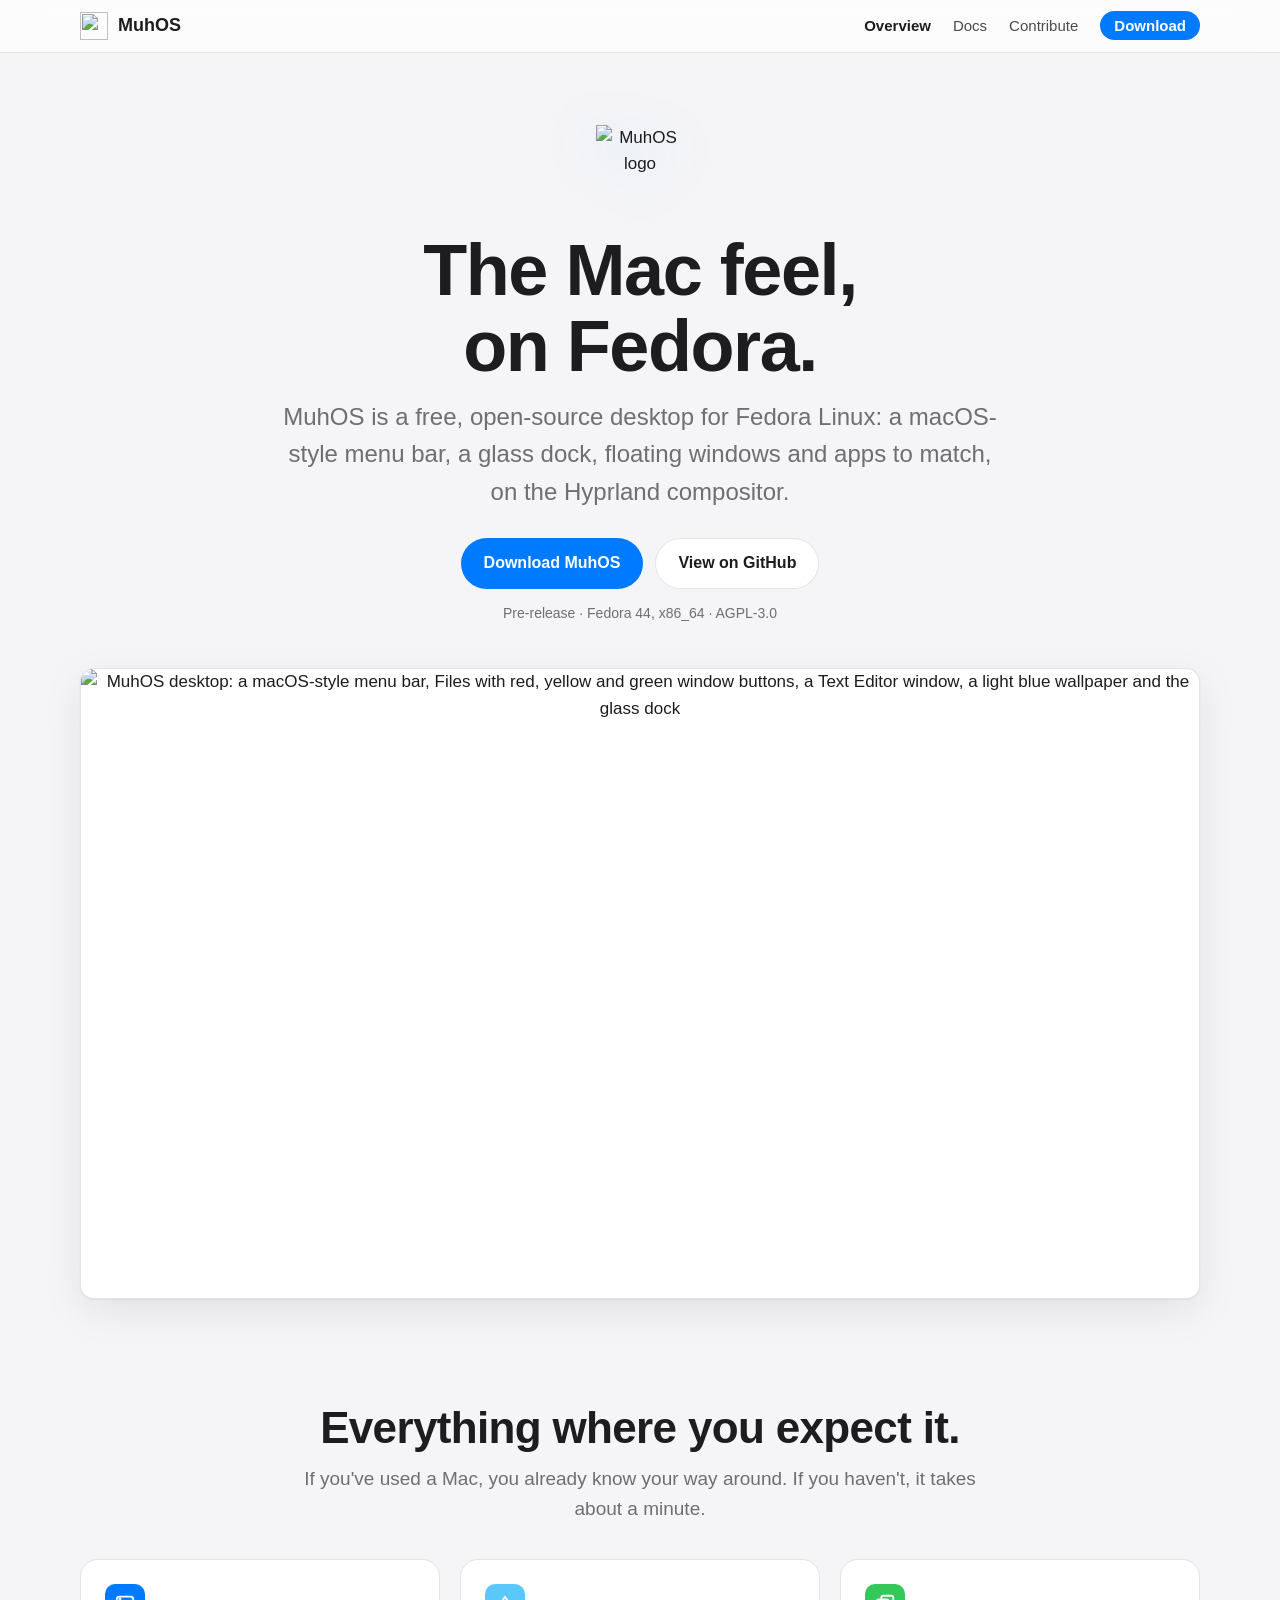
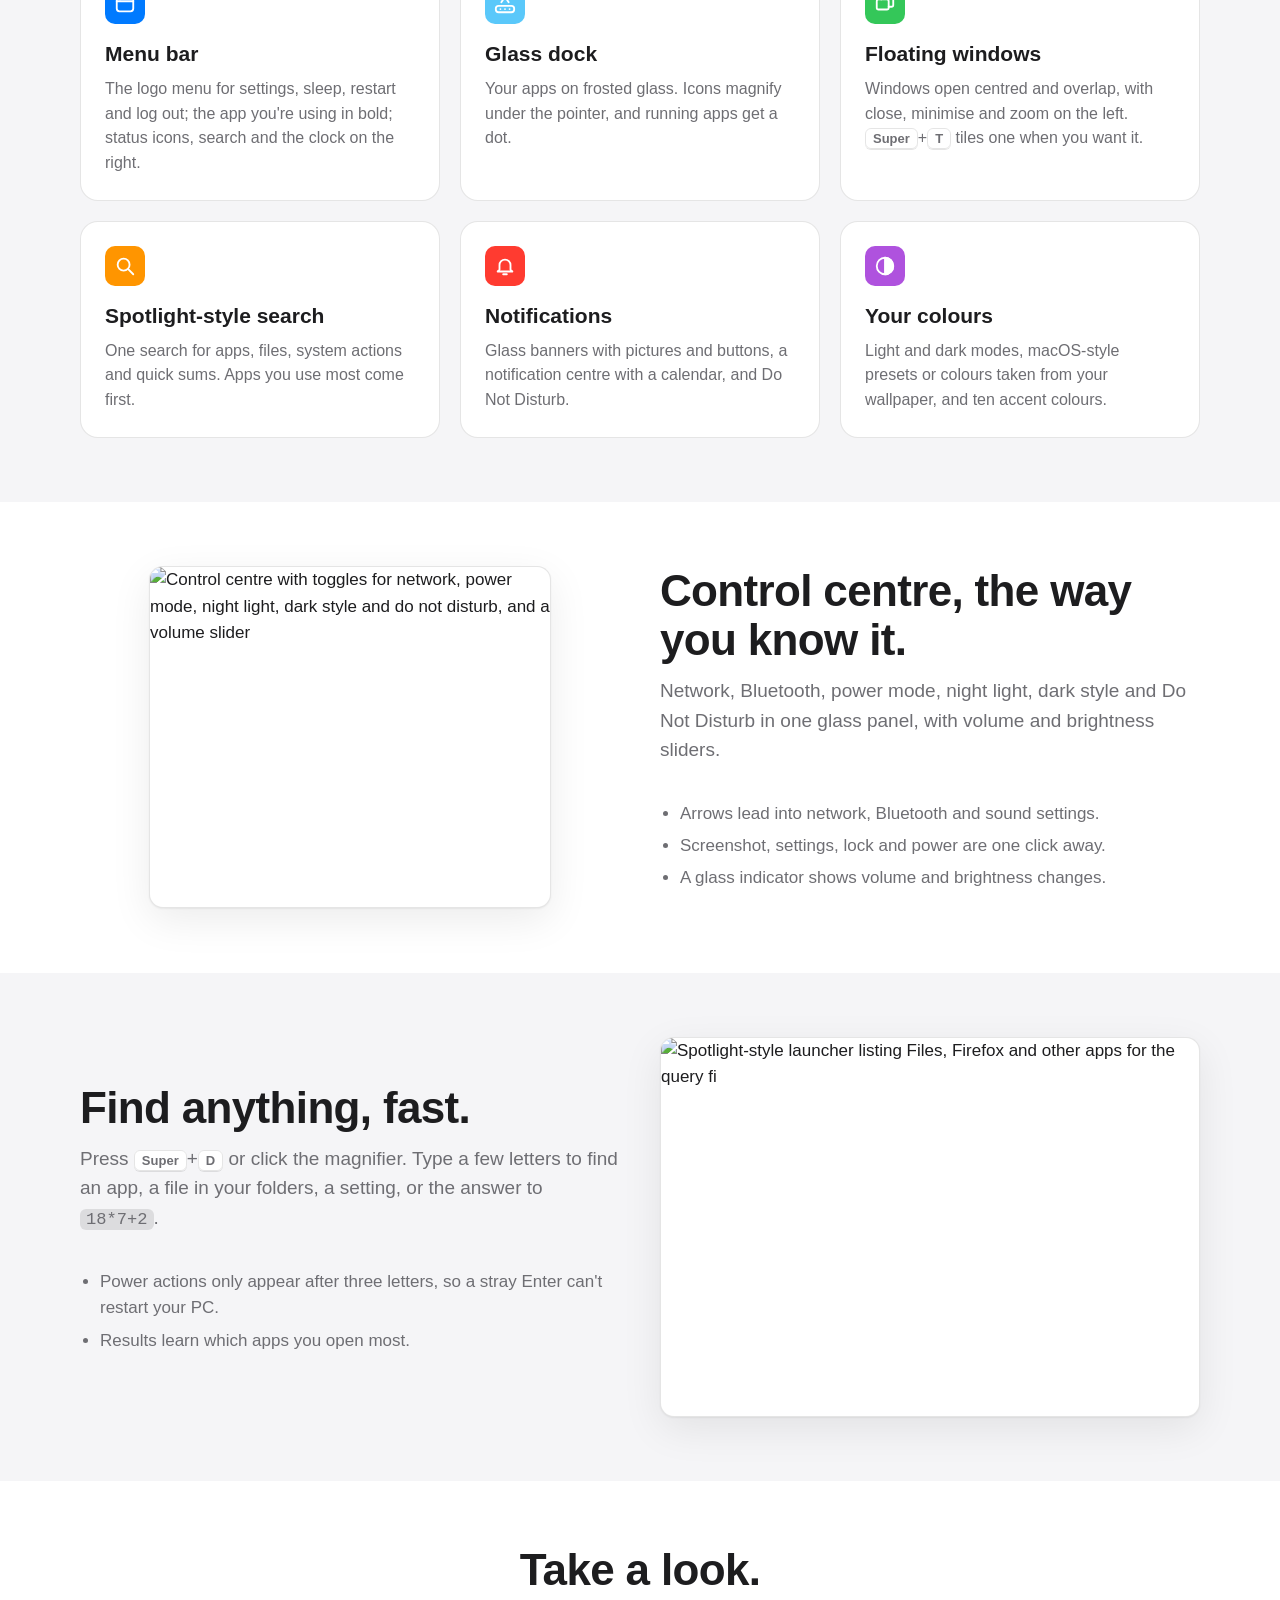
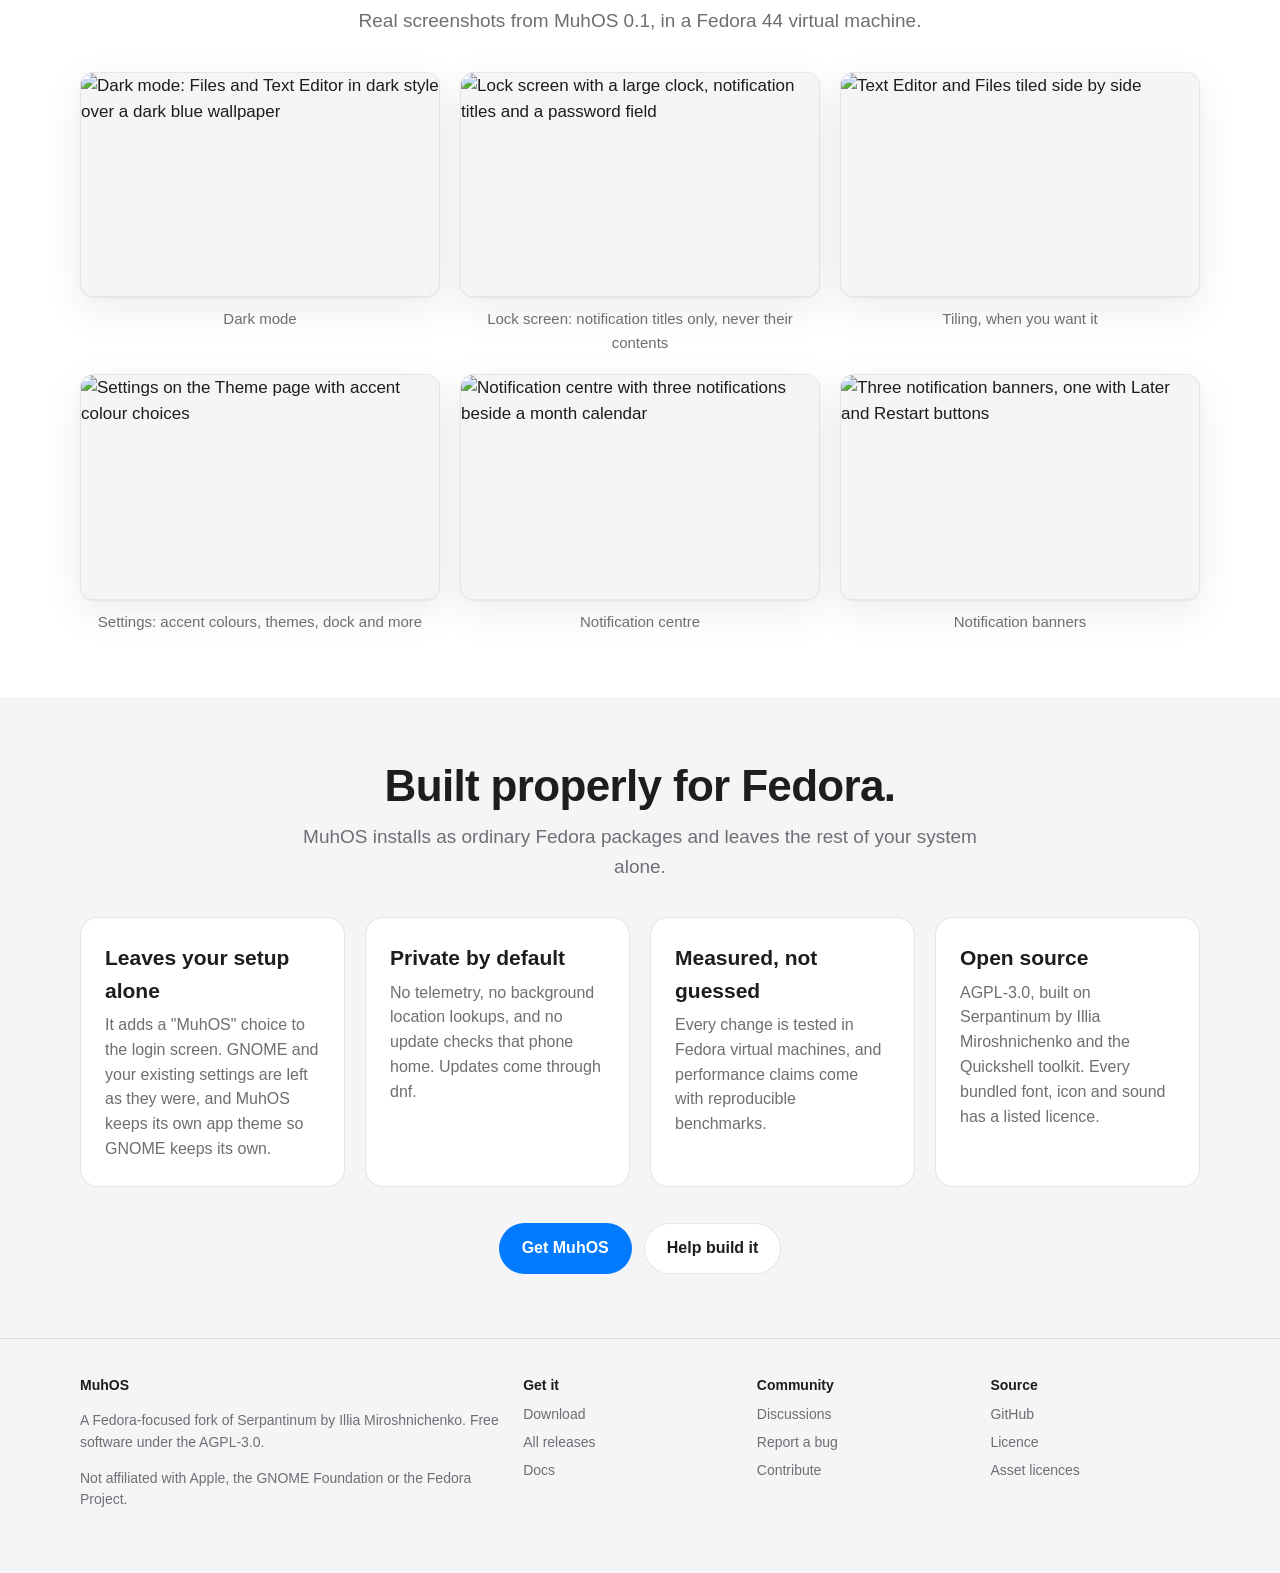
==== site/index.html @ 6f854463 "[fork] Website on GitHub Pages; contributing guide, issue forms, PR template site/ holds a static we" ====
<!doctype html>
<html lang="en">
<head>
  <meta charset="utf-8">
  <meta name="viewport" content="width=device-width, initial-scale=1">
  <title>MuhOS: a macOS-style desktop for Fedora</title>
  <meta name="description" content="MuhOS is a free, open-source desktop shell for Hyprland on Fedora, with a macOS-style menu bar, glass dock, floating windows and macOS-style apps.">
  <meta property="og:title" content="MuhOS: a macOS-style desktop for Fedora">
  <meta property="og:description" content="A free, open-source desktop shell for Hyprland on Fedora.">
  <meta property="og:image" content="https://alex-muhscience.github.io/MuhOS/screenshots/desktop-light.webp">
  <link rel="icon" href="muhos-tile.svg" type="image/svg+xml">
  <link rel="stylesheet" href="style.css">
</head>
<body>
  <nav class="nav" aria-label="Main">
    <div class="wrap">
      <a class="brand" href="./"><img src="muhos-tile.svg" alt=""><span>MuhOS</span></a>
      <ul>
        <li><a href="./" aria-current="page" class="hide-small">Overview</a></li>
        <li><a href="docs.html">Docs</a></li>
        <li><a href="contribute.html">Contribute</a></li>
        <li><a class="cta" href="download.html">Download</a></li>
      </ul>
    </div>
  </nav>

  <main>
    <header class="hero wrap">
      <img class="logo" src="muhos-tile.svg" alt="MuhOS logo">
      <h1>The Mac feel,<br>on Fedora.</h1>
      <p class="lead">MuhOS is a free, open-source desktop for Fedora Linux: a macOS-style menu bar, a glass dock, floating windows and apps to match, on the Hyprland compositor.</p>
      <div class="buttons">
        <a class="btn primary" href="download.html">Download MuhOS</a>
        <a class="btn secondary" href="https://github.com/Alex-Muhscience/MuhOS">View on GitHub</a>
      </div>
      <p class="note">Pre-release · Fedora 44, x86_64 · AGPL-3.0</p>
      <div class="shot">
        <img src="screenshots/desktop-light.webp" width="1920" height="1080" alt="MuhOS desktop: a macOS-style menu bar, Files with red, yellow and green window buttons, a Text Editor window, a light blue wallpaper and the glass dock">
      </div>
    </header>

    <section>
      <div class="wrap">
        <div class="center">
          <h2>Everything where you expect it.</h2>
          <p class="section-lead">If you've used a Mac, you already know your way around. If you haven't, it takes about a minute.</p>
        </div>
        <div class="grid three">
          <div class="card">
            <div class="icon" style="background:#007aff" aria-hidden="true"><svg viewBox="0 0 24 24"><rect x="3" y="4" width="18" height="16" rx="3"/><path d="M3 9h18"/><circle cx="6.5" cy="6.5" r=".6"/></svg></div>
            <h3>Menu bar</h3>
            <p>The logo menu for settings, sleep, restart and log out; the app you're using in bold; status icons, search and the clock on the right.</p>
          </div>
          <div class="card">
            <div class="icon" style="background:#5ac8fa" aria-hidden="true"><svg viewBox="0 0 24 24"><rect x="2" y="14" width="20" height="7" rx="3"/><path d="M7 17.5h.01M12 17.5h.01M17 17.5h.01"/><path d="M8 10l4-6 4 6"/></svg></div>
            <h3>Glass dock</h3>
            <p>Your apps on frosted glass. Icons magnify under the pointer, and running apps get a dot.</p>
          </div>
          <div class="card">
            <div class="icon" style="background:#34c759" aria-hidden="true"><svg viewBox="0 0 24 24"><rect x="3" y="7" width="13" height="11" rx="2"/><path d="M8 7V5a2 2 0 0 1 2-2h9a2 2 0 0 1 2 2v8a2 2 0 0 1-2 2h-3"/></svg></div>
            <h3>Floating windows</h3>
            <p>Windows open centred and overlap, with close, minimise and zoom on the left. <kbd>Super</kbd>+<kbd>T</kbd> tiles one when you want it.</p>
          </div>
          <div class="card">
            <div class="icon" style="background:#ff9500" aria-hidden="true"><svg viewBox="0 0 24 24"><circle cx="10.5" cy="10.5" r="6.5"/><path d="M15.5 15.5L21 21"/></svg></div>
            <h3>Spotlight-style search</h3>
            <p>One search for apps, files, system actions and quick sums. Apps you use most come first.</p>
          </div>
          <div class="card">
            <div class="icon" style="background:#ff3b30" aria-hidden="true"><svg viewBox="0 0 24 24"><path d="M6 16V11a6 6 0 0 1 12 0v5l2 2H4z"/><path d="M10 21h4"/></svg></div>
            <h3>Notifications</h3>
            <p>Glass banners with pictures and buttons, a notification centre with a calendar, and Do Not Disturb.</p>
          </div>
          <div class="card">
            <div class="icon" style="background:#af52de" aria-hidden="true"><svg viewBox="0 0 24 24"><circle cx="12" cy="12" r="9"/><path d="M12 3a9 9 0 0 1 0 18z" fill="currentColor"/></svg></div>
            <h3>Your colours</h3>
            <p>Light and dark modes, macOS-style presets or colours taken from your wallpaper, and ten accent colours.</p>
          </div>
        </div>
      </div>
    </section>

    <section class="alt">
      <div class="wrap split">
        <div class="shot fit"><img src="screenshots/control-centre.webp" width="400" height="340" alt="Control centre with toggles for network, power mode, night light, dark style and do not disturb, and a volume slider" loading="lazy"></div>
        <div>
          <h2>Control centre, the way you know it.</h2>
          <p class="section-lead">Network, Bluetooth, power mode, night light, dark style and Do Not Disturb in one glass panel, with volume and brightness sliders.</p>
          <ul>
            <li>Arrows lead into network, Bluetooth and sound settings.</li>
            <li>Screenshot, settings, lock and power are one click away.</li>
            <li>A glass indicator shows volume and brightness changes.</li>
          </ul>
        </div>
      </div>
    </section>

    <section>
      <div class="wrap split reverse">
        <div class="shot"><img src="screenshots/launcher.webp" width="720" height="506" alt="Spotlight-style launcher listing Files, Firefox and other apps for the query fi" loading="lazy"></div>
        <div>
          <h2>Find anything, fast.</h2>
          <p class="section-lead">Press <kbd>Super</kbd>+<kbd>D</kbd> or click the magnifier. Type a few letters to find an app, a file in your folders, a setting, or the answer to <code>18*7+2</code>.</p>
          <ul>
            <li>Power actions only appear after three letters, so a stray Enter can't restart your PC.</li>
            <li>Results learn which apps you open most.</li>
          </ul>
        </div>
      </div>
    </section>

    <section class="alt">
      <div class="wrap">
        <div class="center">
          <h2>Take a look.</h2>
          <p class="section-lead">Real screenshots from MuhOS 0.1, in a Fedora 44 virtual machine.</p>
        </div>
        <div class="gallery">
          <figure>
            <div class="shot"><img src="screenshots/desktop-dark.webp" width="1920" height="1080" alt="Dark mode: Files and Text Editor in dark style over a dark blue wallpaper" loading="lazy"></div>
            <figcaption>Dark mode</figcaption>
          </figure>
          <figure>
            <div class="shot"><img src="screenshots/lock-screen.webp" width="1920" height="1080" alt="Lock screen with a large clock, notification titles and a password field" loading="lazy"></div>
            <figcaption>Lock screen: notification titles only, never their contents</figcaption>
          </figure>
          <figure>
            <div class="shot"><img src="screenshots/tiling.webp" width="1920" height="1080" alt="Text Editor and Files tiled side by side" loading="lazy"></div>
            <figcaption>Tiling, when you want it</figcaption>
          </figure>
          <figure>
            <div class="shot"><img src="screenshots/settings.webp" width="1200" height="750" alt="Settings on the Theme page with accent colour choices" loading="lazy"></div>
            <figcaption>Settings: accent colours, themes, dock and more</figcaption>
          </figure>
          <figure>
            <div class="shot"><img src="screenshots/notification-centre.webp" width="780" height="506" alt="Notification centre with three notifications beside a month calendar" loading="lazy"></div>
            <figcaption>Notification centre</figcaption>
          </figure>
          <figure>
            <div class="shot"><img src="screenshots/notifications.webp" width="408" height="332" alt="Three notification banners, one with Later and Restart buttons" loading="lazy"></div>
            <figcaption>Notification banners</figcaption>
          </figure>
        </div>
      </div>
    </section>

    <section>
      <div class="wrap">
        <div class="center">
          <h2>Built properly for Fedora.</h2>
          <p class="section-lead">MuhOS installs as ordinary Fedora packages and leaves the rest of your system alone.</p>
        </div>
        <div class="grid">
          <div class="card">
            <h3>Leaves your setup alone</h3>
            <p>It adds a "MuhOS" choice to the login screen. GNOME and your existing settings are left as they were, and MuhOS keeps its own app theme so GNOME keeps its own.</p>
          </div>
          <div class="card">
            <h3>Private by default</h3>
            <p>No telemetry, no background location lookups, and no update checks that phone home. Updates come through dnf.</p>
          </div>
          <div class="card">
            <h3>Measured, not guessed</h3>
            <p>Every change is tested in Fedora virtual machines, and performance claims come with reproducible benchmarks.</p>
          </div>
          <div class="card">
            <h3>Open source</h3>
            <p>AGPL-3.0, built on Serpantinum by Illia Miroshnichenko and the Quickshell toolkit. Every bundled font, icon and sound has a listed licence.</p>
          </div>
        </div>
        <div class="buttons" style="margin-top:36px">
          <a class="btn primary" href="download.html">Get MuhOS</a>
          <a class="btn secondary" href="contribute.html">Help build it</a>
        </div>
      </div>
    </section>
  </main>

  <footer>
    <div class="wrap">
      <div>
        <h4>MuhOS</h4>
        <p>A Fedora-focused fork of <a href="https://github.com/ilyamiro/serpantinum">Serpantinum</a> by Illia Miroshnichenko. Free software under the AGPL-3.0.</p>
        <p>Not affiliated with Apple, the GNOME Foundation or the Fedora Project.</p>
      </div>
      <div>
        <h4>Get it</h4>
        <ul>
          <li><a href="download.html">Download</a></li>
          <li><a href="https://github.com/Alex-Muhscience/MuhOS/releases">All releases</a></li>
          <li><a href="docs.html">Docs</a></li>
        </ul>
      </div>
      <div>
        <h4>Community</h4>
        <ul>
          <li><a href="https://github.com/Alex-Muhscience/MuhOS/discussions">Discussions</a></li>
          <li><a href="https://github.com/Alex-Muhscience/MuhOS/issues">Report a bug</a></li>
          <li><a href="contribute.html">Contribute</a></li>
        </ul>
      </div>
      <div>
        <h4>Source</h4>
        <ul>
          <li><a href="https://github.com/Alex-Muhscience/MuhOS">GitHub</a></li>
          <li><a href="https://github.com/Alex-Muhscience/MuhOS/blob/main/LICENSE.md">Licence</a></li>
          <li><a href="https://github.com/Alex-Muhscience/MuhOS/blob/main/ASSETS.md">Asset licences</a></li>
        </ul>
      </div>
    </div>
  </footer>
  <script src="main.js" defer></script>
</body>
</html>
---- site/style.css ----
/* SPDX-License-Identifier: AGPL-3.0-or-later */
/* MuhOS website. No external fonts, scripts or trackers. */

:root {
  --bg: #f5f5f7;
  --bg-raised: #ffffff;
  --glass: rgba(255, 255, 255, 0.72);
  --text: #1d1d1f;
  --text-dim: #6e6e73;
  --line: rgba(0, 0, 0, 0.1);
  --accent: #007aff;
  --accent-text: #ffffff;
  --code-bg: #1d1d1f;
  --code-text: #f5f5f7;
  --shadow: 0 1px 2px rgba(0, 0, 0, 0.06), 0 12px 40px rgba(0, 0, 0, 0.08);
  --radius: 18px;
  --font: Inter, "SF Pro Text", -apple-system, BlinkMacSystemFont, "Segoe UI", "Adwaita Sans", Cantarell, Roboto, sans-serif;
  --mono: "SF Mono", ui-monospace, "JetBrains Mono", "Adwaita Mono", Menlo, Consolas, monospace;
  color-scheme: light;
}

@media (prefers-color-scheme: dark) {
  :root {
    --bg: #000000;
    --bg-raised: #1c1c1e;
    --glass: rgba(28, 28, 30, 0.72);
    --text: #f5f5f7;
    --text-dim: #a1a1a6;
    --line: rgba(255, 255, 255, 0.12);
    --accent: #0a84ff;
    --code-bg: #1c1c1e;
    --shadow: 0 1px 2px rgba(0, 0, 0, 0.4), 0 12px 40px rgba(0, 0, 0, 0.5);
    color-scheme: dark;
  }
}

* { box-sizing: border-box; }

html { scroll-behavior: smooth; }
@media (prefers-reduced-motion: reduce) { html { scroll-behavior: auto; } }

body {
  margin: 0;
  background: var(--bg);
  color: var(--text);
  font-family: var(--font);
  font-size: 17px;
  line-height: 1.55;
  -webkit-font-smoothing: antialiased;
}

img { max-width: 100%; height: auto; display: block; }
a { color: var(--accent); text-decoration: none; }
a:hover { text-decoration: underline; }
:focus-visible { outline: 3px solid var(--accent); outline-offset: 2px; border-radius: 6px; }

.wrap { width: min(1120px, 100% - 32px); margin-inline: auto; }
.narrow { width: min(760px, 100% - 32px); margin-inline: auto; }

/* Navigation: a translucent bar, like the MuhOS menu bar. */
.nav {
  position: sticky;
  top: 0;
  z-index: 10;
  background: var(--glass);
  backdrop-filter: saturate(180%) blur(20px);
  -webkit-backdrop-filter: saturate(180%) blur(20px);
  border-bottom: 1px solid var(--line);
}
.nav .wrap { display: flex; align-items: center; gap: 20px; height: 52px; }
.brand { display: flex; align-items: center; gap: 10px; color: var(--text); font-weight: 700; font-size: 18px; }
.brand:hover { text-decoration: none; }
.brand img { width: 28px; height: 28px; }
.nav ul { display: flex; gap: 22px; list-style: none; margin: 0 0 0 auto; padding: 0; font-size: 15px; }
.nav li a { color: var(--text); opacity: 0.8; }
.nav li a:hover, .nav li a[aria-current="page"] { opacity: 1; text-decoration: none; }
.nav li a[aria-current="page"] { font-weight: 600; }
.nav .cta { padding: 6px 14px; border-radius: 999px; background: var(--accent); color: var(--accent-text); opacity: 1; font-weight: 600; }
@media (max-width: 640px) {
  .nav .wrap { gap: 12px; }
  .nav ul { gap: 14px; font-size: 14px; }
  .nav .hide-small { display: none; }
  .brand span { display: none; }
}

/* Hero */
.hero { text-align: center; padding: 72px 0 40px; }
.hero .logo { width: 88px; height: 88px; margin: 0 auto 20px; filter: drop-shadow(0 10px 24px rgba(0, 122, 255, 0.25)); }
.hero h1 { font-size: clamp(40px, 7vw, 72px); line-height: 1.05; letter-spacing: -0.02em; margin: 0 0 14px; }
.hero p.lead { font-size: clamp(19px, 2.4vw, 24px); color: var(--text-dim); max-width: 720px; margin: 0 auto 28px; }
.buttons { display: flex; gap: 12px; justify-content: center; flex-wrap: wrap; }
.btn {
  display: inline-flex; align-items: center; gap: 8px;
  padding: 12px 22px; border-radius: 999px; font-weight: 600; font-size: 16px;
  border: 1px solid transparent;
}
.btn:hover { text-decoration: none; filter: brightness(1.06); }
.btn.primary { background: var(--accent); color: var(--accent-text); }
.btn.secondary { background: var(--bg-raised); color: var(--text); border-color: var(--line); }
.note { color: var(--text-dim); font-size: 14px; margin-top: 14px; }

.shot {
  border-radius: 14px;
  overflow: hidden;
  box-shadow: var(--shadow);
  border: 1px solid var(--line);
  background: var(--bg-raised);
}
.hero .shot { margin: 44px auto 0; }
.shot.fit { width: fit-content; max-width: 100%; justify-self: center; }

/* Sections */
section { padding: 64px 0; }
section.alt { background: var(--bg-raised); }
h2 { font-size: clamp(30px, 4.5vw, 44px); letter-spacing: -0.015em; line-height: 1.12; margin: 0 0 12px; }
h3 { font-size: 21px; margin: 0 0 6px; }
.section-lead { color: var(--text-dim); font-size: 19px; max-width: 680px; margin: 0 0 36px; }
.center { text-align: center; }
.center .section-lead { margin-inline: auto; }

.grid { display: grid; gap: 20px; grid-template-columns: repeat(auto-fit, minmax(250px, 1fr)); }
.card {
  background: var(--bg-raised);
  border: 1px solid var(--line);
  border-radius: var(--radius);
  padding: 24px;
}
section.alt .card { background: var(--bg); }
.card p { margin: 0; color: var(--text-dim); font-size: 16px; }
.card .icon {
  width: 40px; height: 40px; border-radius: 10px; margin-bottom: 14px;
  display: grid; place-items: center; color: #fff; font-size: 20px; font-weight: 700;
}
.card .icon svg { width: 22px; height: 22px; fill: none; stroke: currentColor; stroke-width: 2; stroke-linecap: round; stroke-linejoin: round; }
.grid.three { grid-template-columns: repeat(auto-fit, minmax(300px, 1fr)); }

.split { display: grid; gap: 40px; align-items: center; grid-template-columns: 1fr 1fr; }
.split.reverse > :first-child { order: 2; }
@media (max-width: 820px) {
  .split { grid-template-columns: 1fr; }
  .split.reverse > :first-child { order: 0; }
}
.split ul { padding-left: 20px; color: var(--text-dim); }
.split li { margin: 6px 0; }

.gallery { display: grid; gap: 20px; grid-template-columns: repeat(auto-fit, minmax(300px, 1fr)); }
.gallery figure { margin: 0; }
.gallery .shot img { width: 100%; aspect-ratio: 16 / 10; object-fit: contain; background: var(--bg); }
.gallery figcaption { color: var(--text-dim); font-size: 15px; margin-top: 10px; text-align: center; }

/* Download */
.release {
  display: flex; flex-wrap: wrap; align-items: center; justify-content: space-between; gap: 16px;
  background: var(--bg-raised); border: 1px solid var(--line); border-radius: var(--radius);
  padding: 24px; box-shadow: var(--shadow); margin-bottom: 36px;
}
.release .version { font-size: 24px; font-weight: 700; }
.release .meta { color: var(--text-dim); font-size: 15px; }
.badge { display: inline-block; font-size: 12px; font-weight: 700; padding: 2px 8px; border-radius: 999px; background: #ff9f0a; color: #1d1d1f; vertical-align: middle; margin-left: 6px; }
.files { list-style: none; padding: 0; margin: 12px 0 0; display: grid; gap: 6px; }
.files a { font-family: var(--mono); font-size: 14px; }
.files .size { color: var(--text-dim); font-size: 13px; margin-left: 8px; }

ol.steps { counter-reset: step; list-style: none; padding: 0; margin: 0; }
ol.steps > li { counter-increment: step; position: relative; padding-left: 52px; margin-bottom: 32px; }
ol.steps > li::before {
  content: counter(step);
  position: absolute; left: 0; top: 0;
  width: 34px; height: 34px; border-radius: 50%;
  background: var(--accent); color: var(--accent-text);
  display: grid; place-items: center; font-weight: 700;
}
ol.steps h3 { line-height: 34px; }

pre {
  position: relative;
  background: var(--code-bg); color: var(--code-text);
  border-radius: 12px; padding: 16px 18px; margin: 12px 0;
  overflow-x: auto; font-family: var(--mono); font-size: 14px; line-height: 1.6;
}
pre .comment { color: #8e8e93; }
code { font-family: var(--mono); font-size: 0.9em; }
:not(pre) > code { background: var(--line); padding: 1px 6px; border-radius: 6px; }
.copy {
  position: absolute; top: 8px; right: 8px;
  font: 600 12px var(--font); color: var(--code-text);
  background: rgba(255, 255, 255, 0.12); border: 0; border-radius: 6px; padding: 4px 10px; cursor: pointer;
}
.copy:hover { background: rgba(255, 255, 255, 0.22); }

table { width: 100%; border-collapse: collapse; font-size: 15px; }
th, td { text-align: left; padding: 10px 12px; border-bottom: 1px solid var(--line); vertical-align: top; }
th { color: var(--text-dim); font-weight: 600; }
.table-wrap { overflow-x: auto; }
kbd {
  font-family: var(--font); font-size: 13px; font-weight: 600;
  padding: 2px 7px; border-radius: 6px; border: 1px solid var(--line);
  background: var(--bg-raised); box-shadow: 0 1px 0 var(--line);
}

details { border-bottom: 1px solid var(--line); padding: 14px 0; }
details summary { cursor: pointer; font-weight: 600; }
details p, details pre { margin-top: 10px; }
details p { color: var(--text-dim); }

.callout {
  border-left: 4px solid var(--accent);
  background: var(--bg-raised);
  border-radius: 0 12px 12px 0;
  padding: 14px 18px; margin: 20px 0; color: var(--text-dim);
}

/* Footer */
footer { border-top: 1px solid var(--line); padding: 36px 0 48px; color: var(--text-dim); font-size: 14px; }
footer .wrap { display: grid; gap: 24px; grid-template-columns: 2fr 1fr 1fr 1fr; }
footer h4 { color: var(--text); margin: 0 0 8px; font-size: 14px; }
footer ul { list-style: none; padding: 0; margin: 0; display: grid; gap: 6px; }
footer a { color: var(--text-dim); }
@media (max-width: 720px) { footer .wrap { grid-template-columns: 1fr 1fr; } }
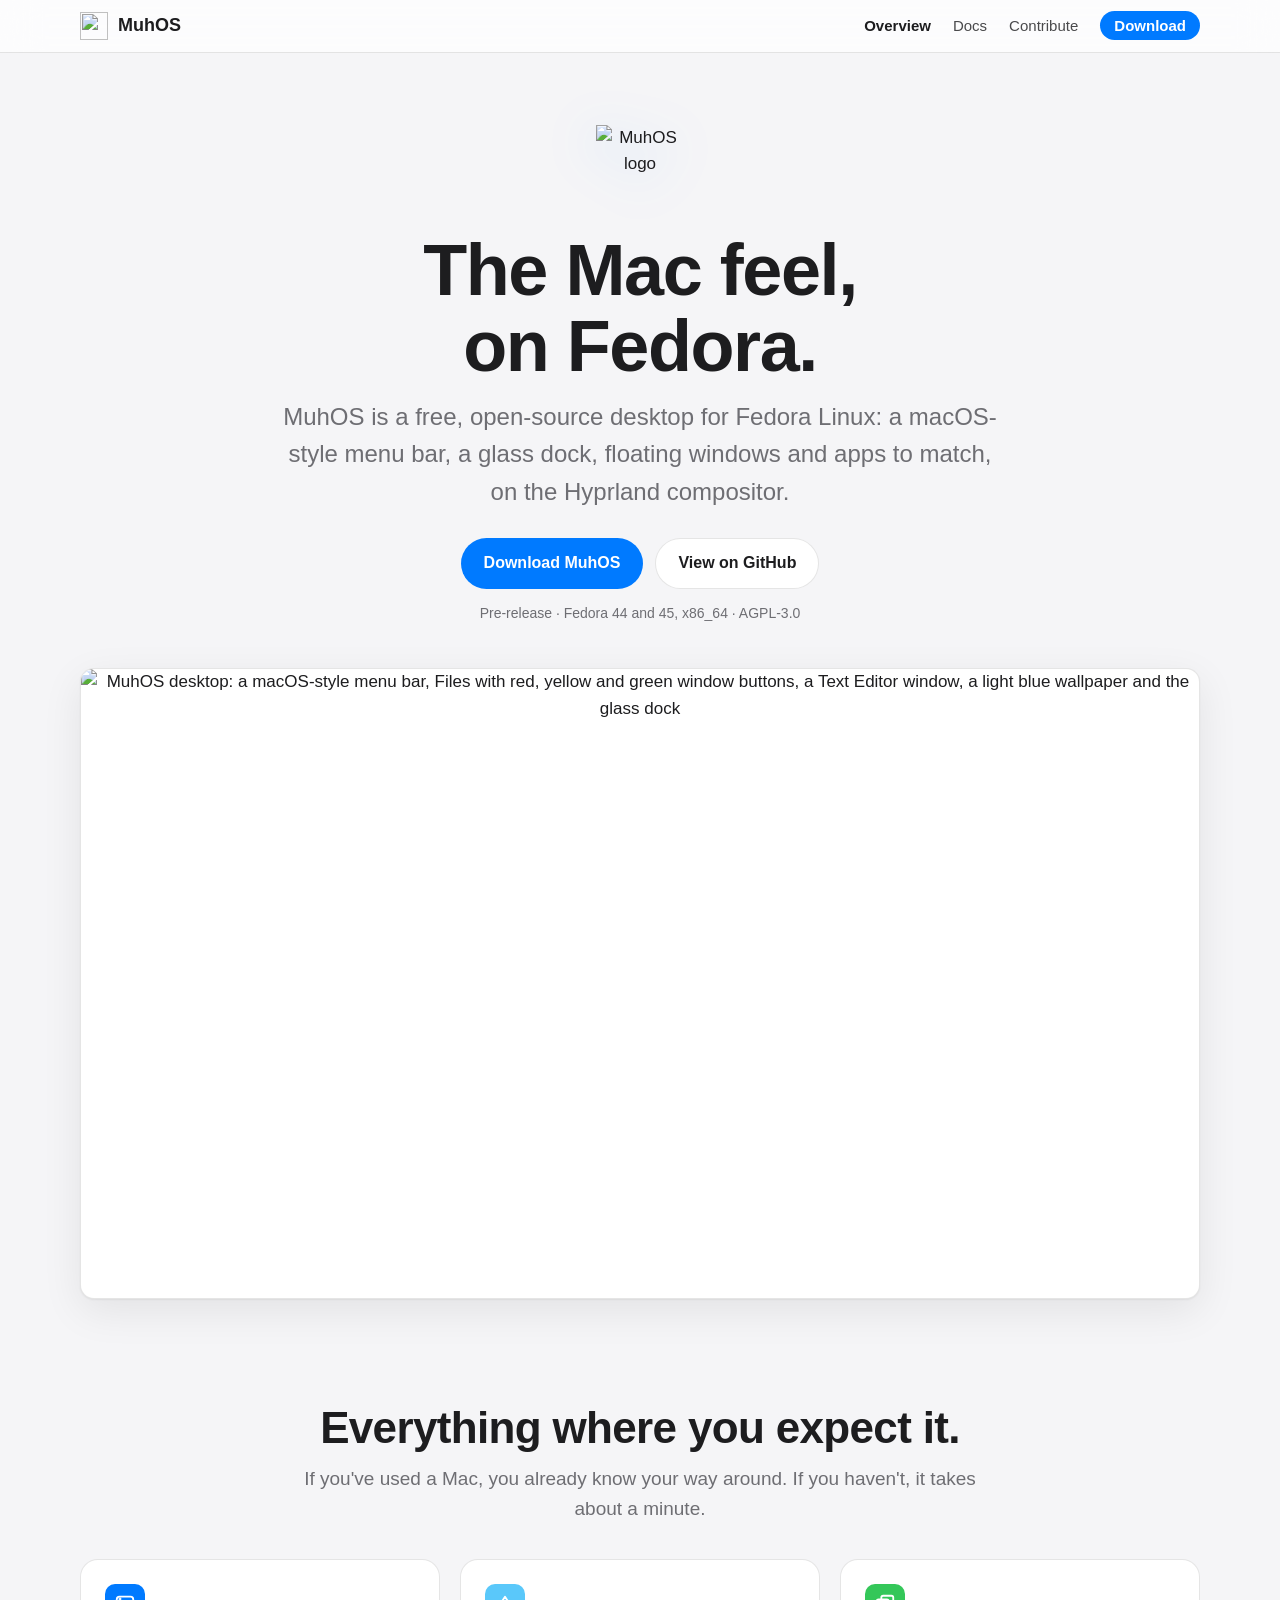
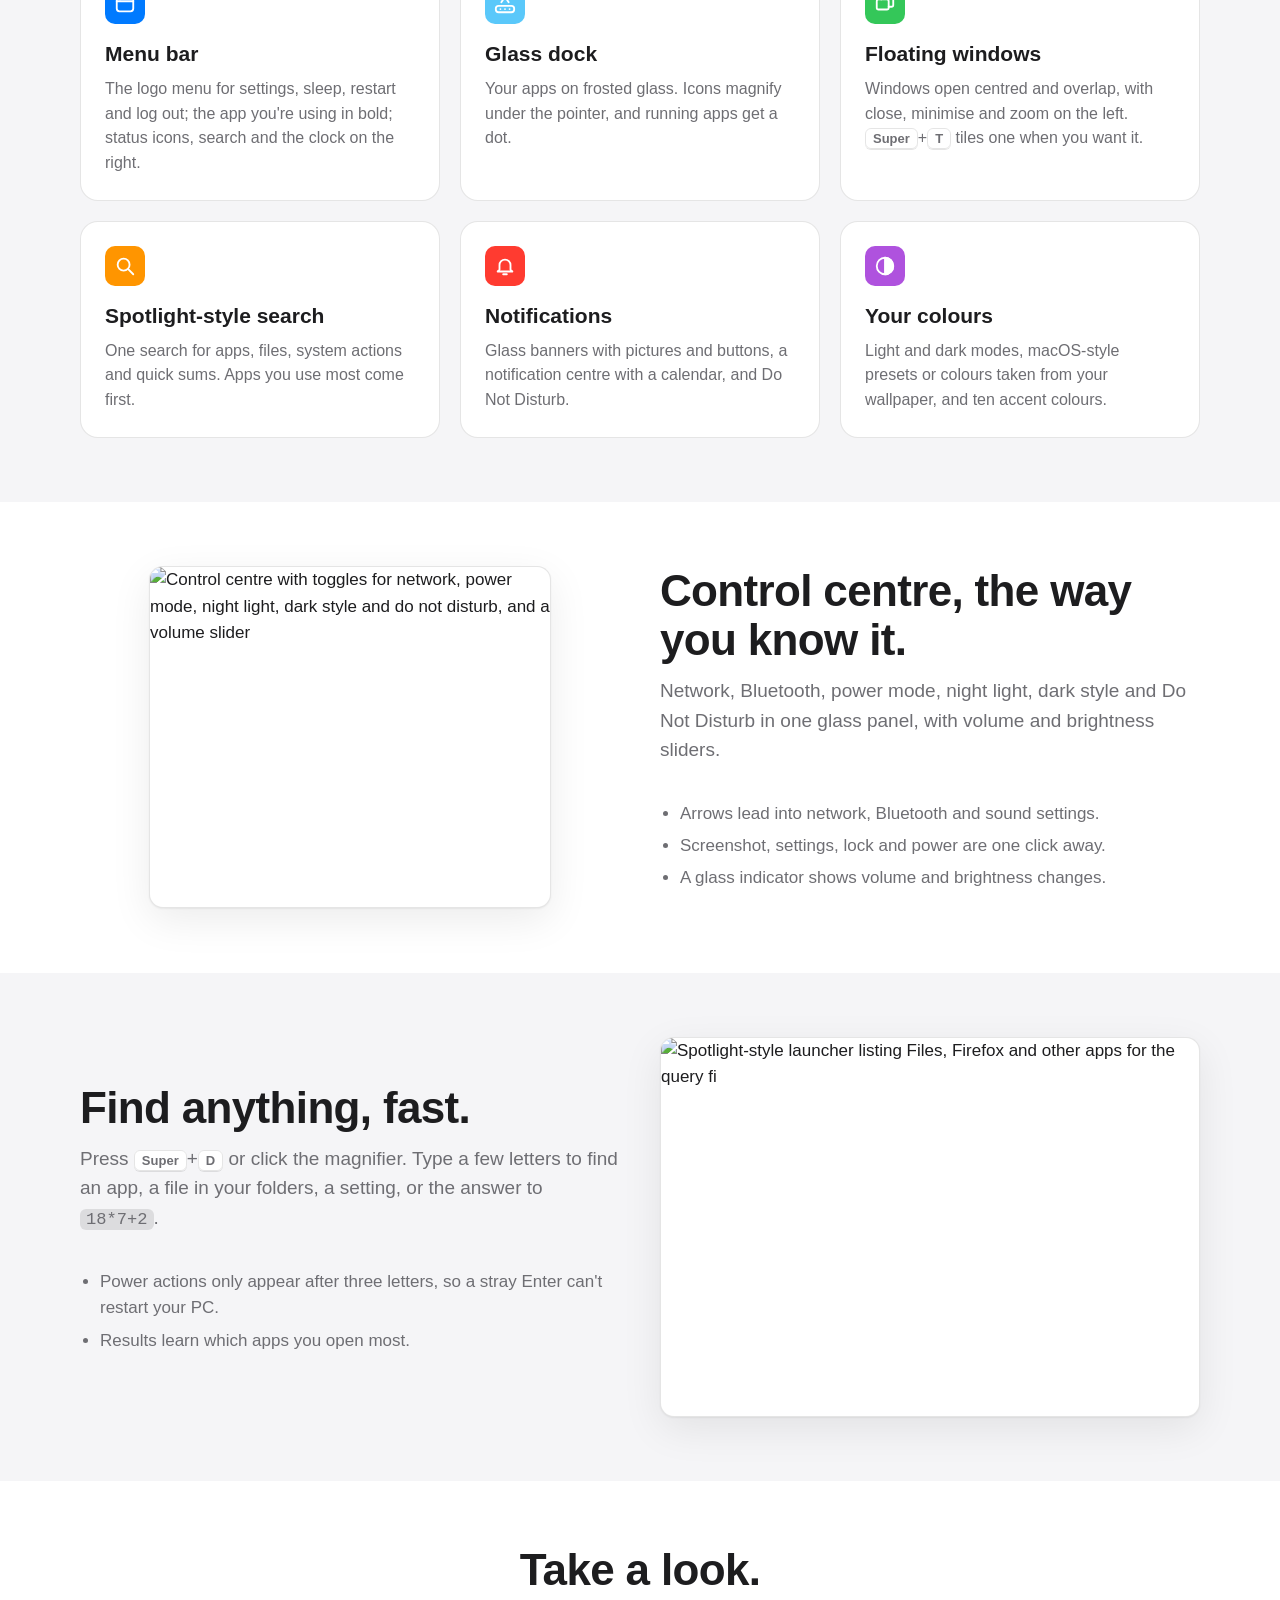
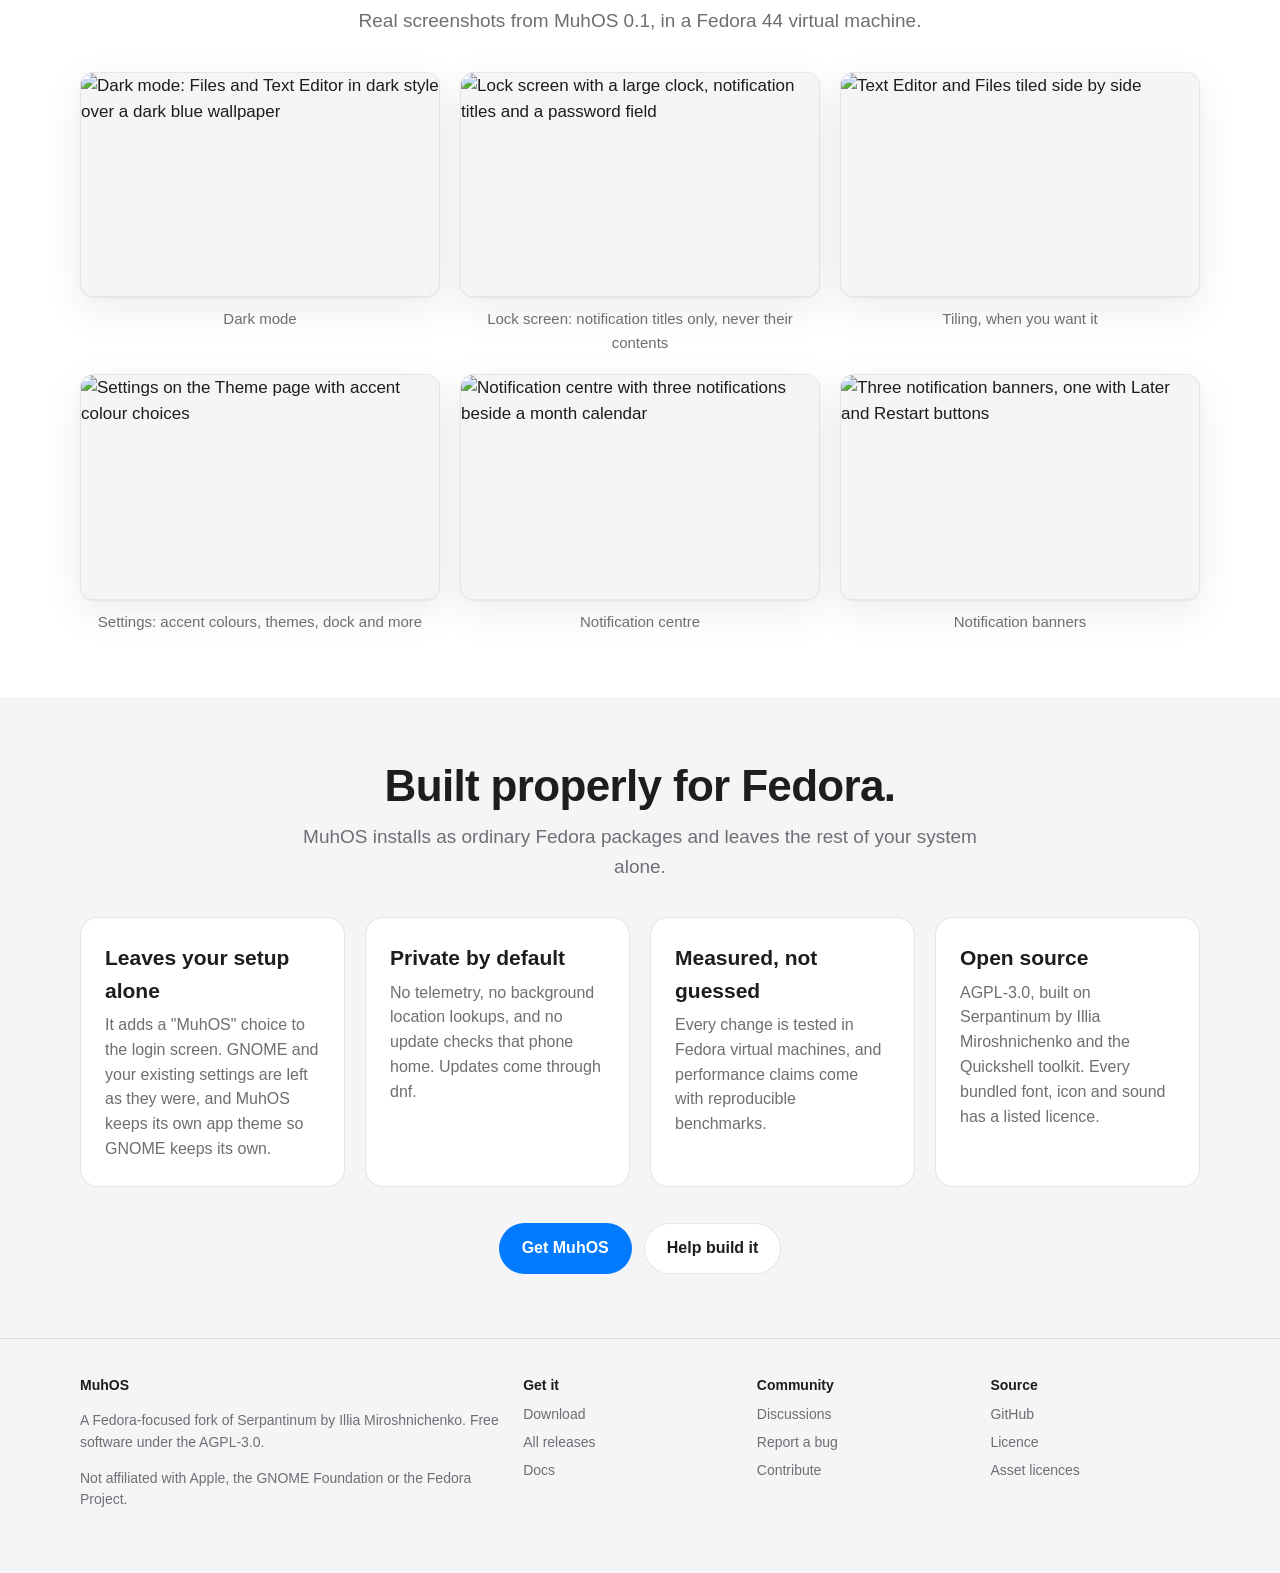
==== commit 6c6a4746: "[fork] Docs: Fedora 44 and 45, Hyprland 0.56 or newer (tested with 0.57.2)" ====
--- a/site/index.html
+++ b/site/index.html
@@ -33,7 +33,7 @@
         <a class="btn primary" href="download.html">Download MuhOS</a>
         <a class="btn secondary" href="https://github.com/Alex-Muhscience/MuhOS">View on GitHub</a>
       </div>
-      <p class="note">Pre-release · Fedora 44, x86_64 · AGPL-3.0</p>
+      <p class="note">Pre-release · Fedora 44 and 45, x86_64 · AGPL-3.0</p>
       <div class="shot">
         <img src="screenshots/desktop-light.webp" width="1920" height="1080" alt="MuhOS desktop: a macOS-style menu bar, Files with red, yellow and green window buttons, a Text Editor window, a light blue wallpaper and the glass dock">
       </div>
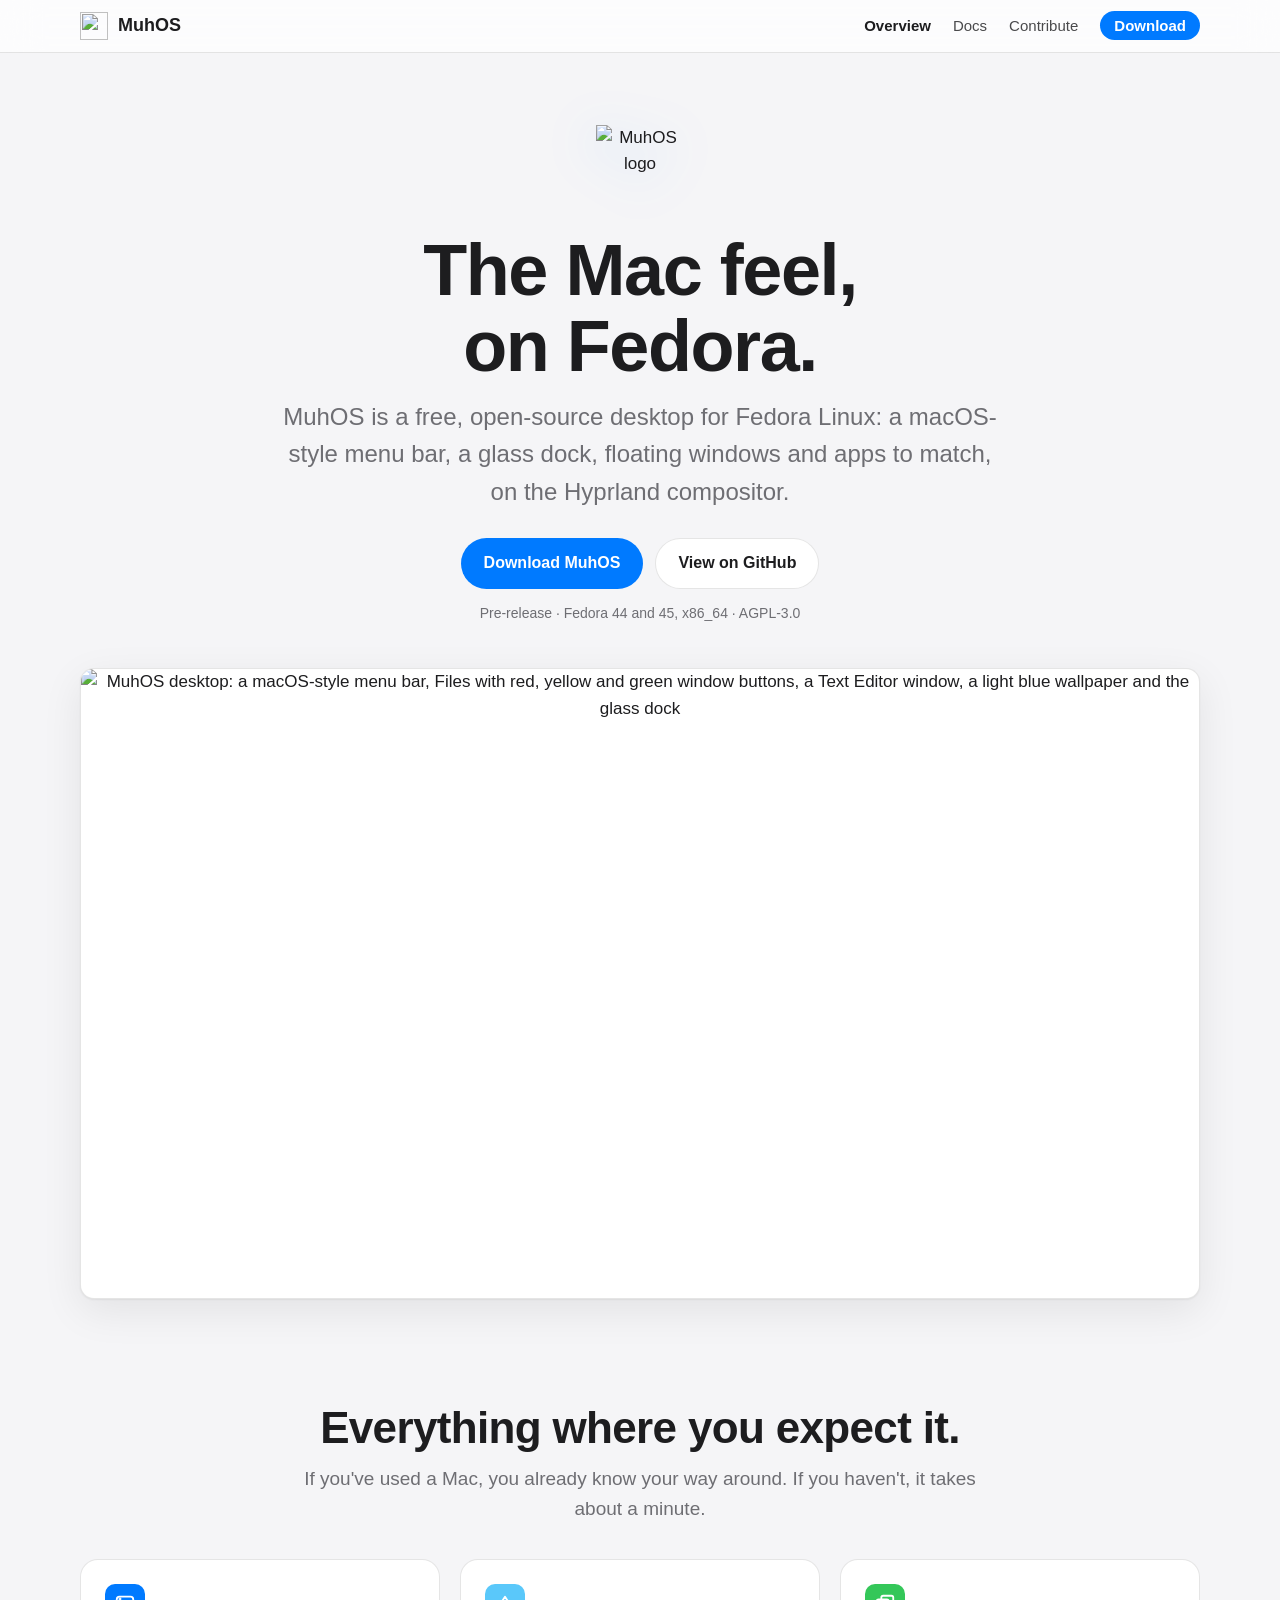
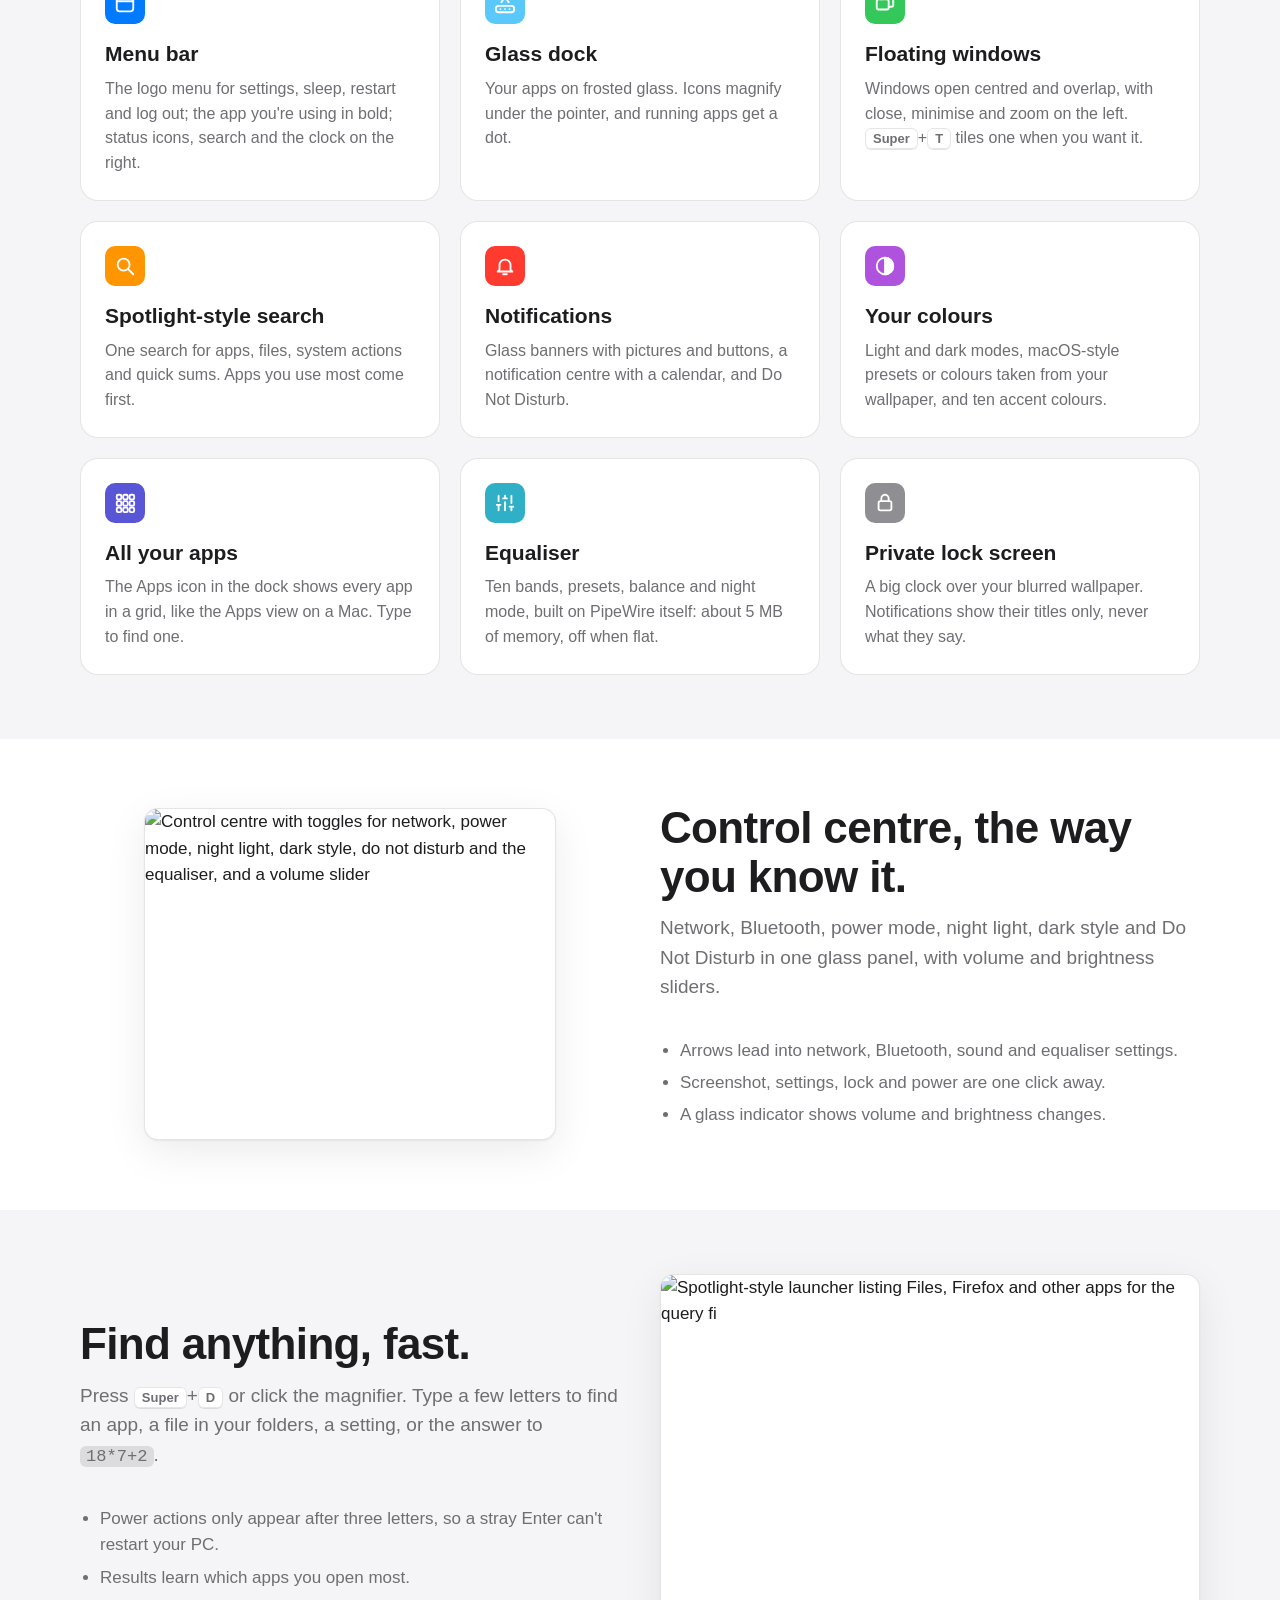
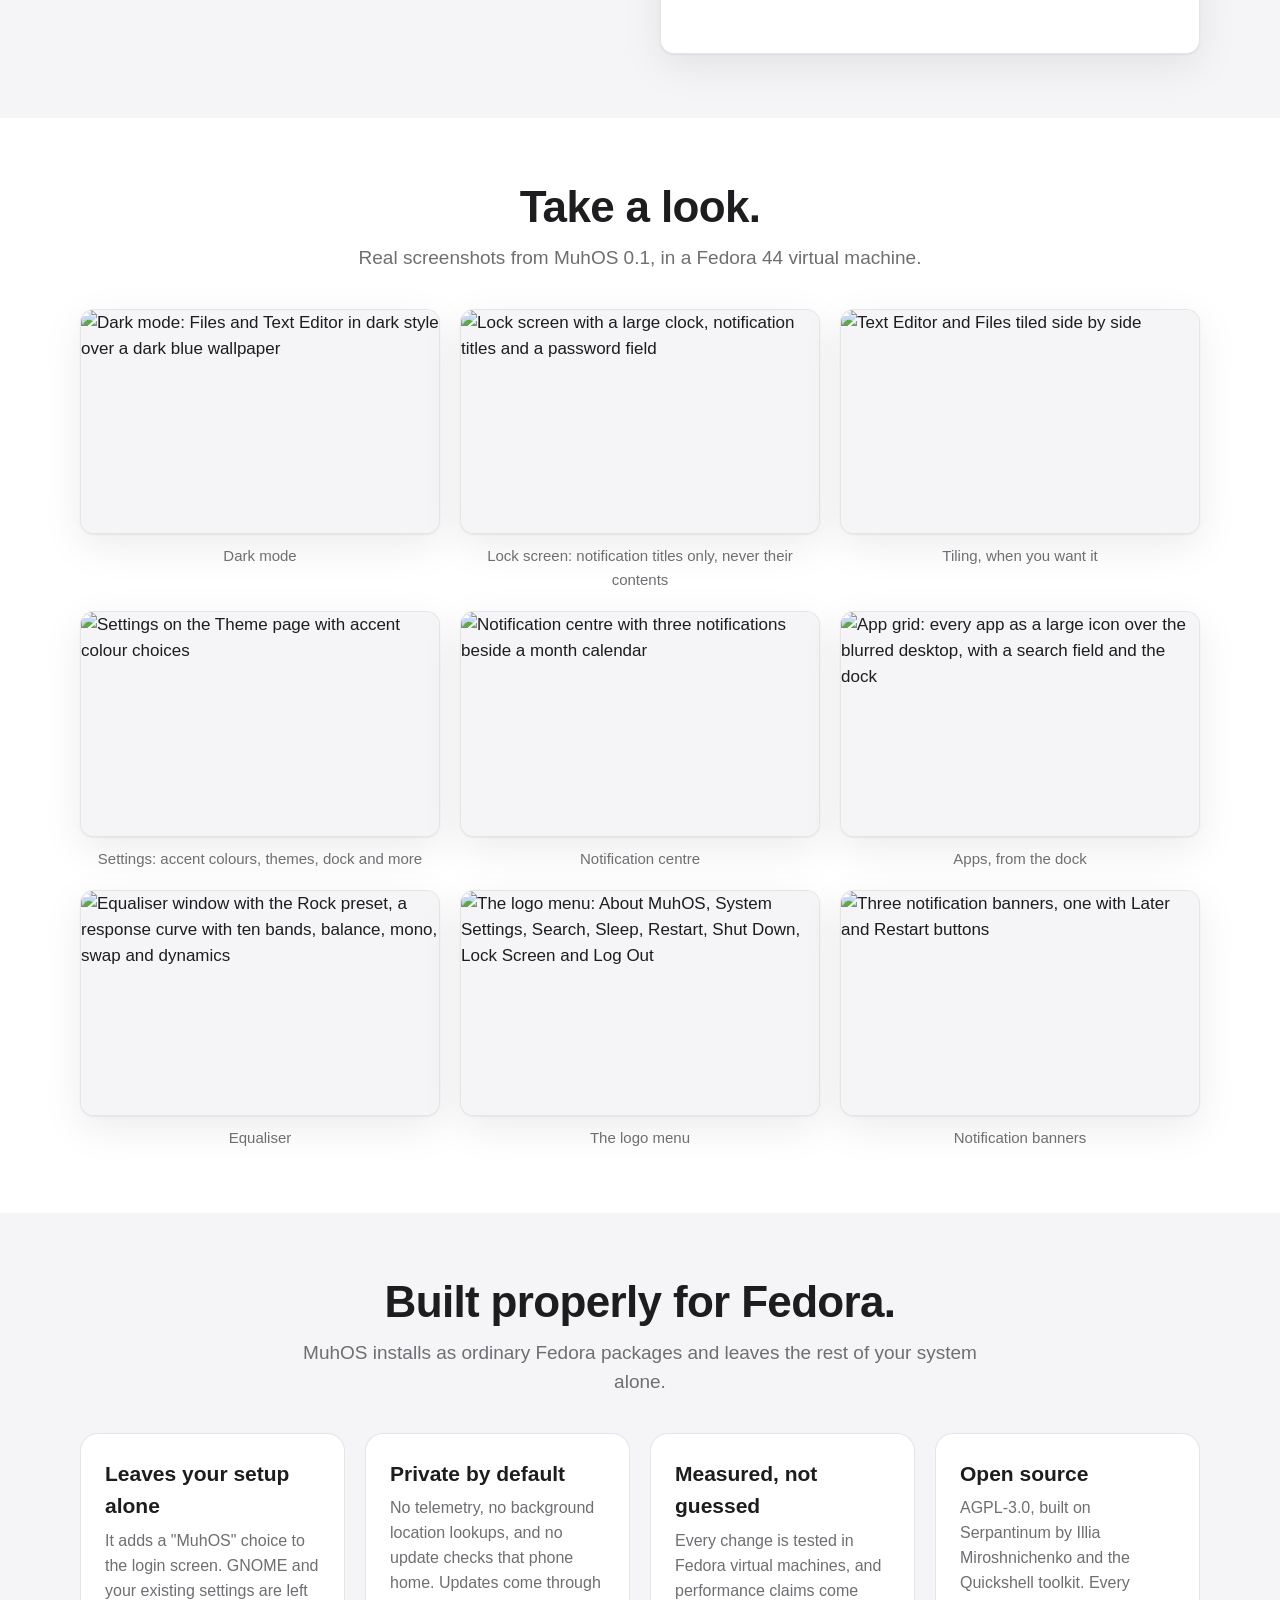
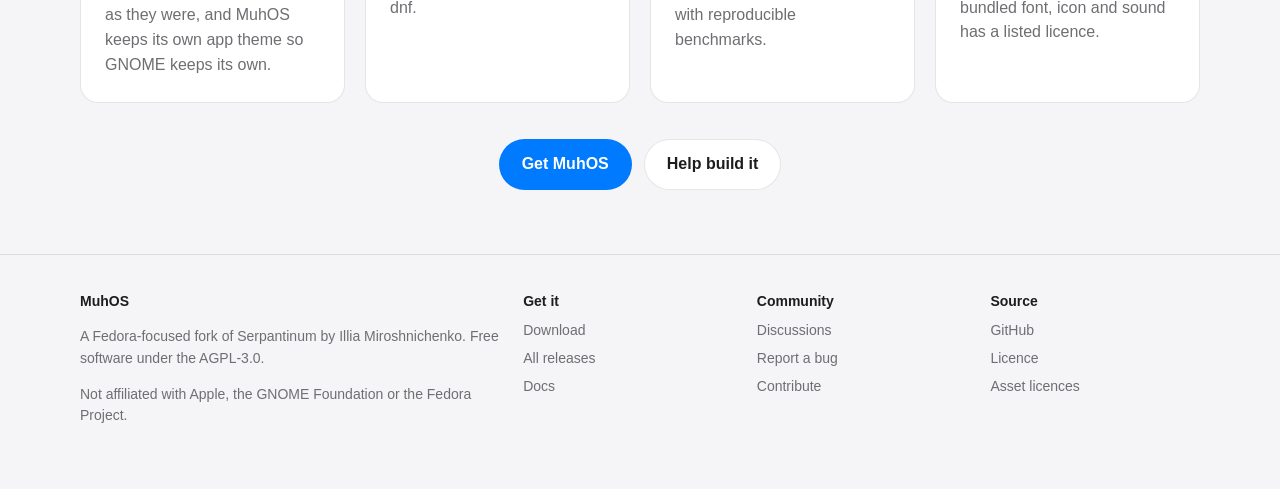
==== commit c109a6d9: "[fork] Screenshots of the equaliser and app grid; the website's full guide New screenshots: equalise" ====
--- a/site/index.html
+++ b/site/index.html
@@ -76,18 +76,33 @@
             <h3>Your colours</h3>
             <p>Light and dark modes, macOS-style presets or colours taken from your wallpaper, and ten accent colours.</p>
           </div>
+          <div class="card">
+            <div class="icon" style="background:#5856d6" aria-hidden="true"><svg viewBox="0 0 24 24"><rect x="3" y="3" width="5" height="5" rx="1.5"/><rect x="10" y="3" width="5" height="5" rx="1.5"/><rect x="17" y="3" width="5" height="5" rx="1.5"/><rect x="3" y="10" width="5" height="5" rx="1.5"/><rect x="10" y="10" width="5" height="5" rx="1.5"/><rect x="17" y="10" width="5" height="5" rx="1.5"/><rect x="3" y="17" width="5" height="5" rx="1.5"/><rect x="10" y="17" width="5" height="5" rx="1.5"/><rect x="17" y="17" width="5" height="5" rx="1.5"/></svg></div>
+            <h3>All your apps</h3>
+            <p>The Apps icon in the dock shows every app in a grid, like the Apps view on a Mac. Type to find one.</p>
+          </div>
+          <div class="card">
+            <div class="icon" style="background:#30b0c7" aria-hidden="true"><svg viewBox="0 0 24 24"><path d="M5 20v-6M5 10V4M12 20v-9M12 7V4M19 20v-4M19 12V4M3 14h4M10 7h4M17 16h4"/></svg></div>
+            <h3>Equaliser</h3>
+            <p>Ten bands, presets, balance and night mode, built on PipeWire itself: about 5 MB of memory, off when flat.</p>
+          </div>
+          <div class="card">
+            <div class="icon" style="background:#8e8e93" aria-hidden="true"><svg viewBox="0 0 24 24"><rect x="5" y="10" width="14" height="10" rx="2"/><path d="M8 10V7a4 4 0 0 1 8 0v3"/></svg></div>
+            <h3>Private lock screen</h3>
+            <p>A big clock over your blurred wallpaper. Notifications show their titles only, never what they say.</p>
+          </div>
         </div>
       </div>
     </section>
 
     <section class="alt">
       <div class="wrap split">
-        <div class="shot fit"><img src="screenshots/control-centre.webp" width="400" height="340" alt="Control centre with toggles for network, power mode, night light, dark style and do not disturb, and a volume slider" loading="lazy"></div>
+        <div class="shot fit"><img src="screenshots/control-centre.webp" width="410" height="330" alt="Control centre with toggles for network, power mode, night light, dark style, do not disturb and the equaliser, and a volume slider" loading="lazy"></div>
         <div>
           <h2>Control centre, the way you know it.</h2>
           <p class="section-lead">Network, Bluetooth, power mode, night light, dark style and Do Not Disturb in one glass panel, with volume and brightness sliders.</p>
           <ul>
-            <li>Arrows lead into network, Bluetooth and sound settings.</li>
+            <li>Arrows lead into network, Bluetooth, sound and equaliser settings.</li>
             <li>Screenshot, settings, lock and power are one click away.</li>
             <li>A glass indicator shows volume and brightness changes.</li>
           </ul>
@@ -137,6 +152,18 @@
             <figcaption>Notification centre</figcaption>
           </figure>
           <figure>
+            <div class="shot"><img src="screenshots/app-grid.webp" width="1920" height="1080" alt="App grid: every app as a large icon over the blurred desktop, with a search field and the dock" loading="lazy"></div>
+            <figcaption>Apps, from the dock</figcaption>
+          </figure>
+          <figure>
+            <div class="shot"><img src="screenshots/equalizer.webp" width="700" height="600" alt="Equaliser window with the Rock preset, a response curve with ten bands, balance, mono, swap and dynamics" loading="lazy"></div>
+            <figcaption>Equaliser</figcaption>
+          </figure>
+          <figure>
+            <div class="shot"><img src="screenshots/menu.webp" width="250" height="296" alt="The logo menu: About MuhOS, System Settings, Search, Sleep, Restart, Shut Down, Lock Screen and Log Out" loading="lazy"></div>
+            <figcaption>The logo menu</figcaption>
+          </figure>
+          <figure>
             <div class="shot"><img src="screenshots/notifications.webp" width="408" height="332" alt="Three notification banners, one with Later and Restart buttons" loading="lazy"></div>
             <figcaption>Notification banners</figcaption>
           </figure>
--- a/site/style.css
+++ b/site/style.css
@@ -217,3 +217,25 @@
 footer ul { list-style: none; padding: 0; margin: 0; display: grid; gap: 6px; }
 footer a { color: var(--text-dim); }
 @media (max-width: 720px) { footer .wrap { grid-template-columns: 1fr 1fr; } }
+
+/* Docs: contents on the left on wide screens, one column on phones. */
+.docs { display: grid; grid-template-columns: 220px minmax(0, 1fr); gap: 48px; align-items: start; }
+.docs nav.toc { position: sticky; top: 72px; font-size: 14px; }
+.docs nav.toc ol { list-style: none; padding: 0; margin: 0; display: grid; gap: 2px; }
+.docs nav.toc a { display: block; padding: 5px 10px; border-radius: 8px; color: var(--text-dim); }
+.docs nav.toc a:hover { background: var(--line); color: var(--text); text-decoration: none; }
+.docs nav.toc h4 { margin: 0 0 8px 10px; font-size: 12px; text-transform: uppercase; letter-spacing: 0.06em; color: var(--text-dim); }
+.docs article h2 { scroll-margin-top: 72px; margin-top: 56px; padding-top: 8px; border-top: 1px solid var(--line); font-size: clamp(26px, 3.4vw, 34px); }
+.docs article h2:first-child { margin-top: 0; border-top: 0; }
+.docs article h3 { scroll-margin-top: 72px; margin-top: 28px; }
+.docs article p, .docs article li { color: var(--text); }
+.docs article ul { padding-left: 22px; }
+.docs article li { margin: 6px 0; }
+.docs figure { margin: 20px 0; }
+.docs figure .shot { width: fit-content; max-width: 100%; }
+.docs figcaption { color: var(--text-dim); font-size: 14px; margin-top: 8px; }
+@media (max-width: 860px) {
+  .docs { grid-template-columns: minmax(0, 1fr); gap: 8px; }
+  .docs nav.toc { position: static; border: 1px solid var(--line); border-radius: 14px; padding: 14px 8px; background: var(--bg-raised); }
+  .docs nav.toc ol { grid-template-columns: 1fr 1fr; }
+}
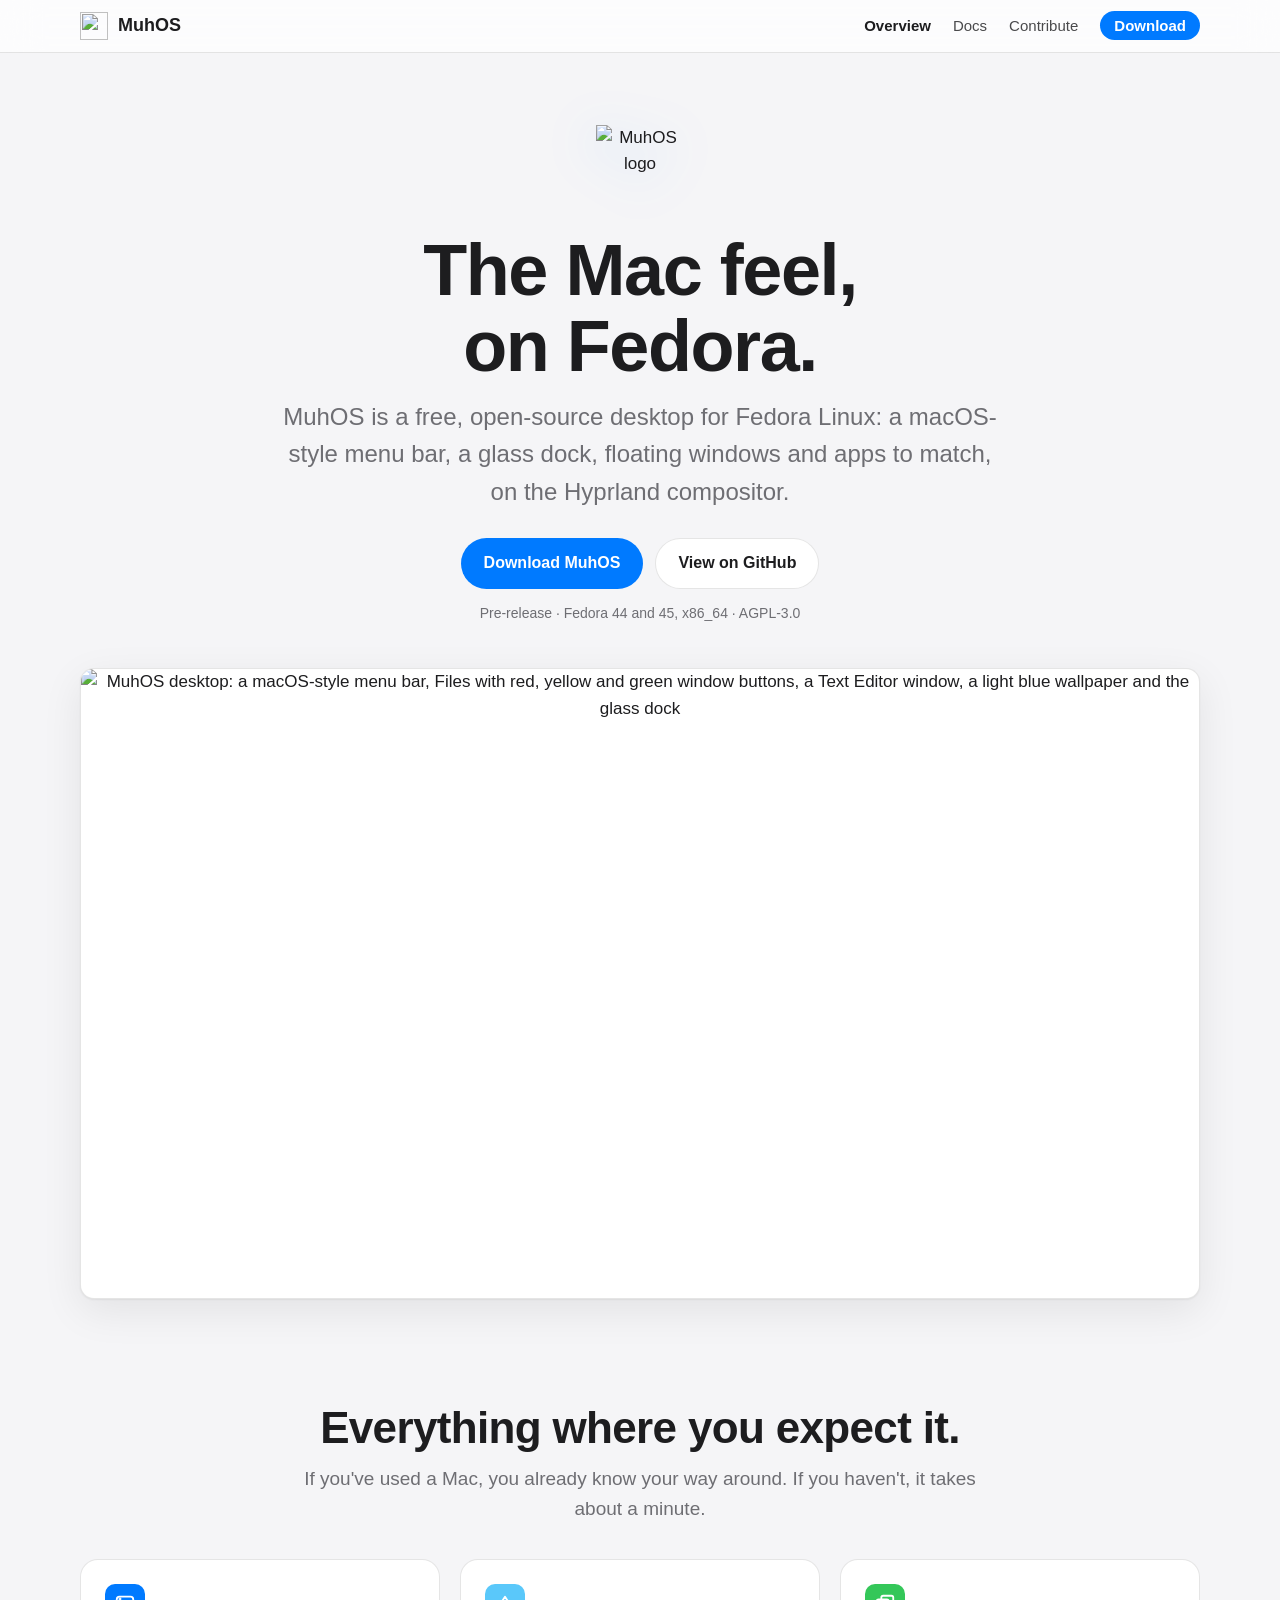
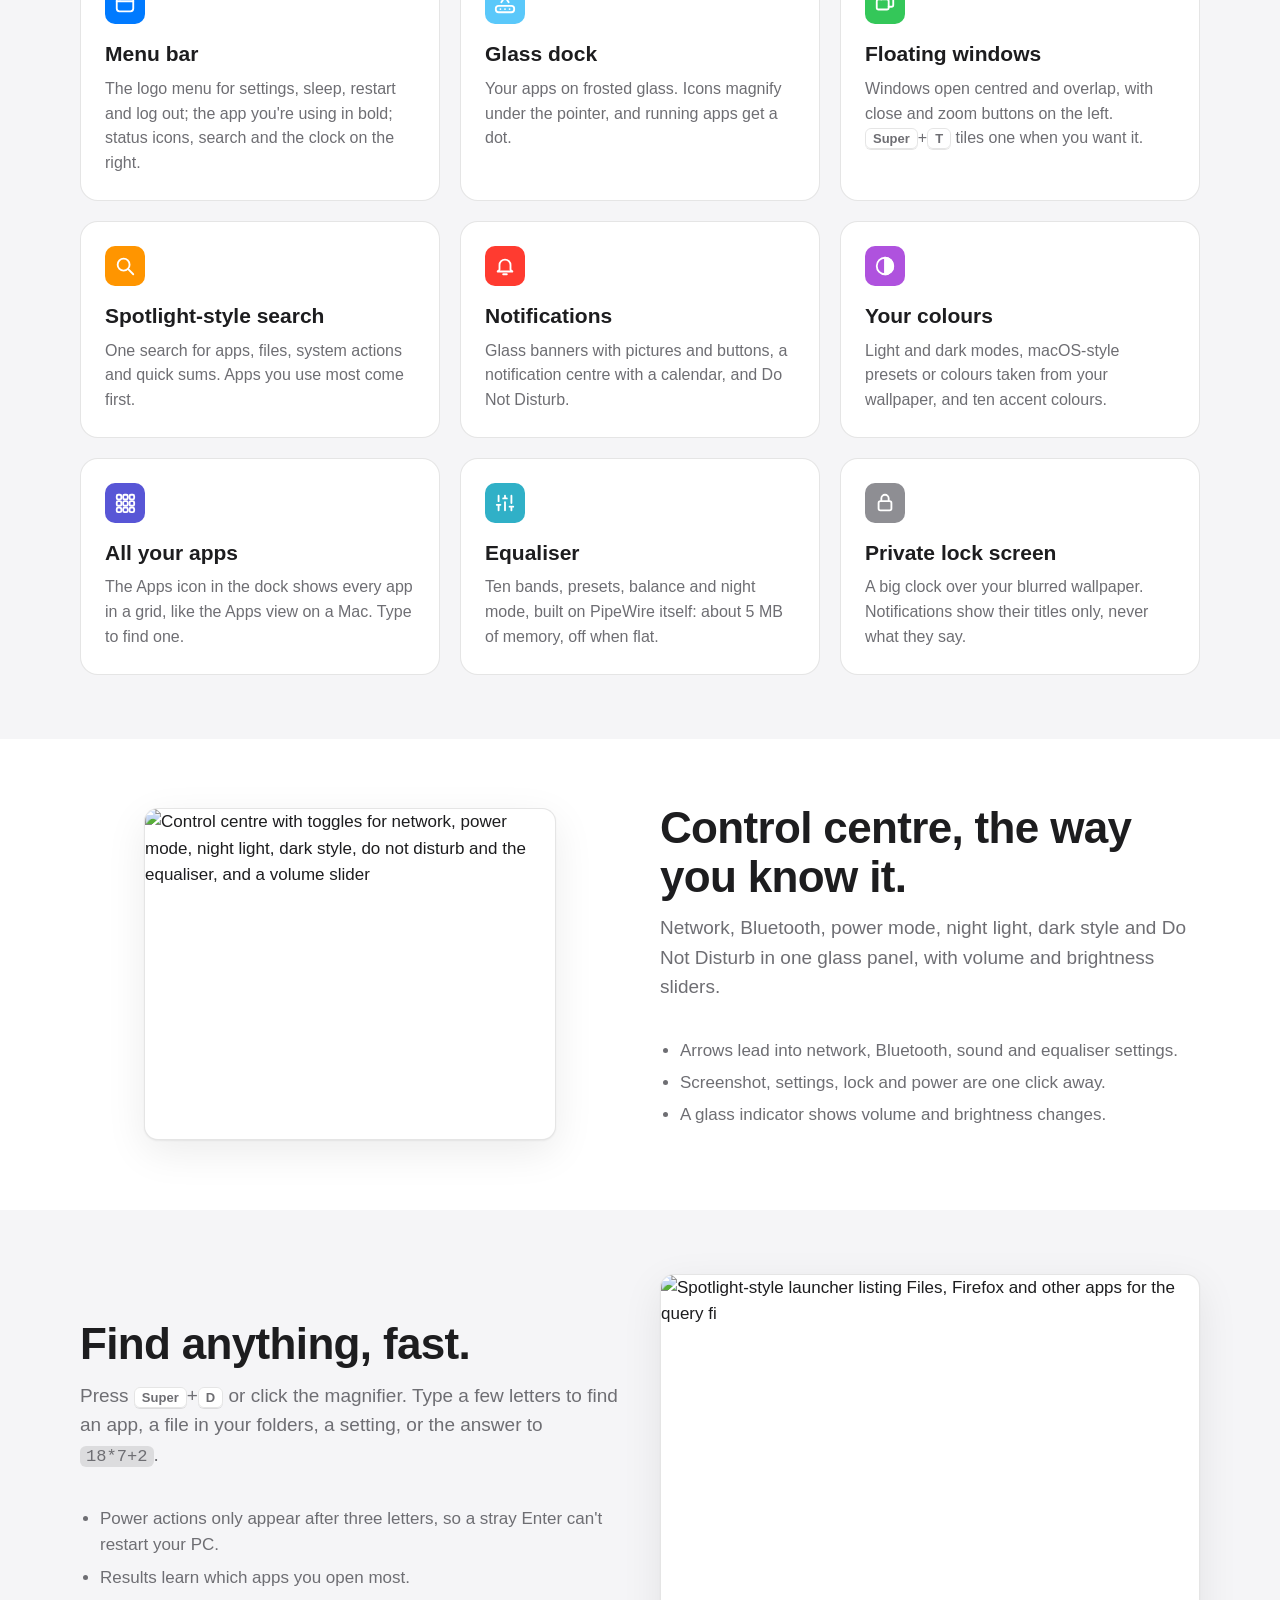
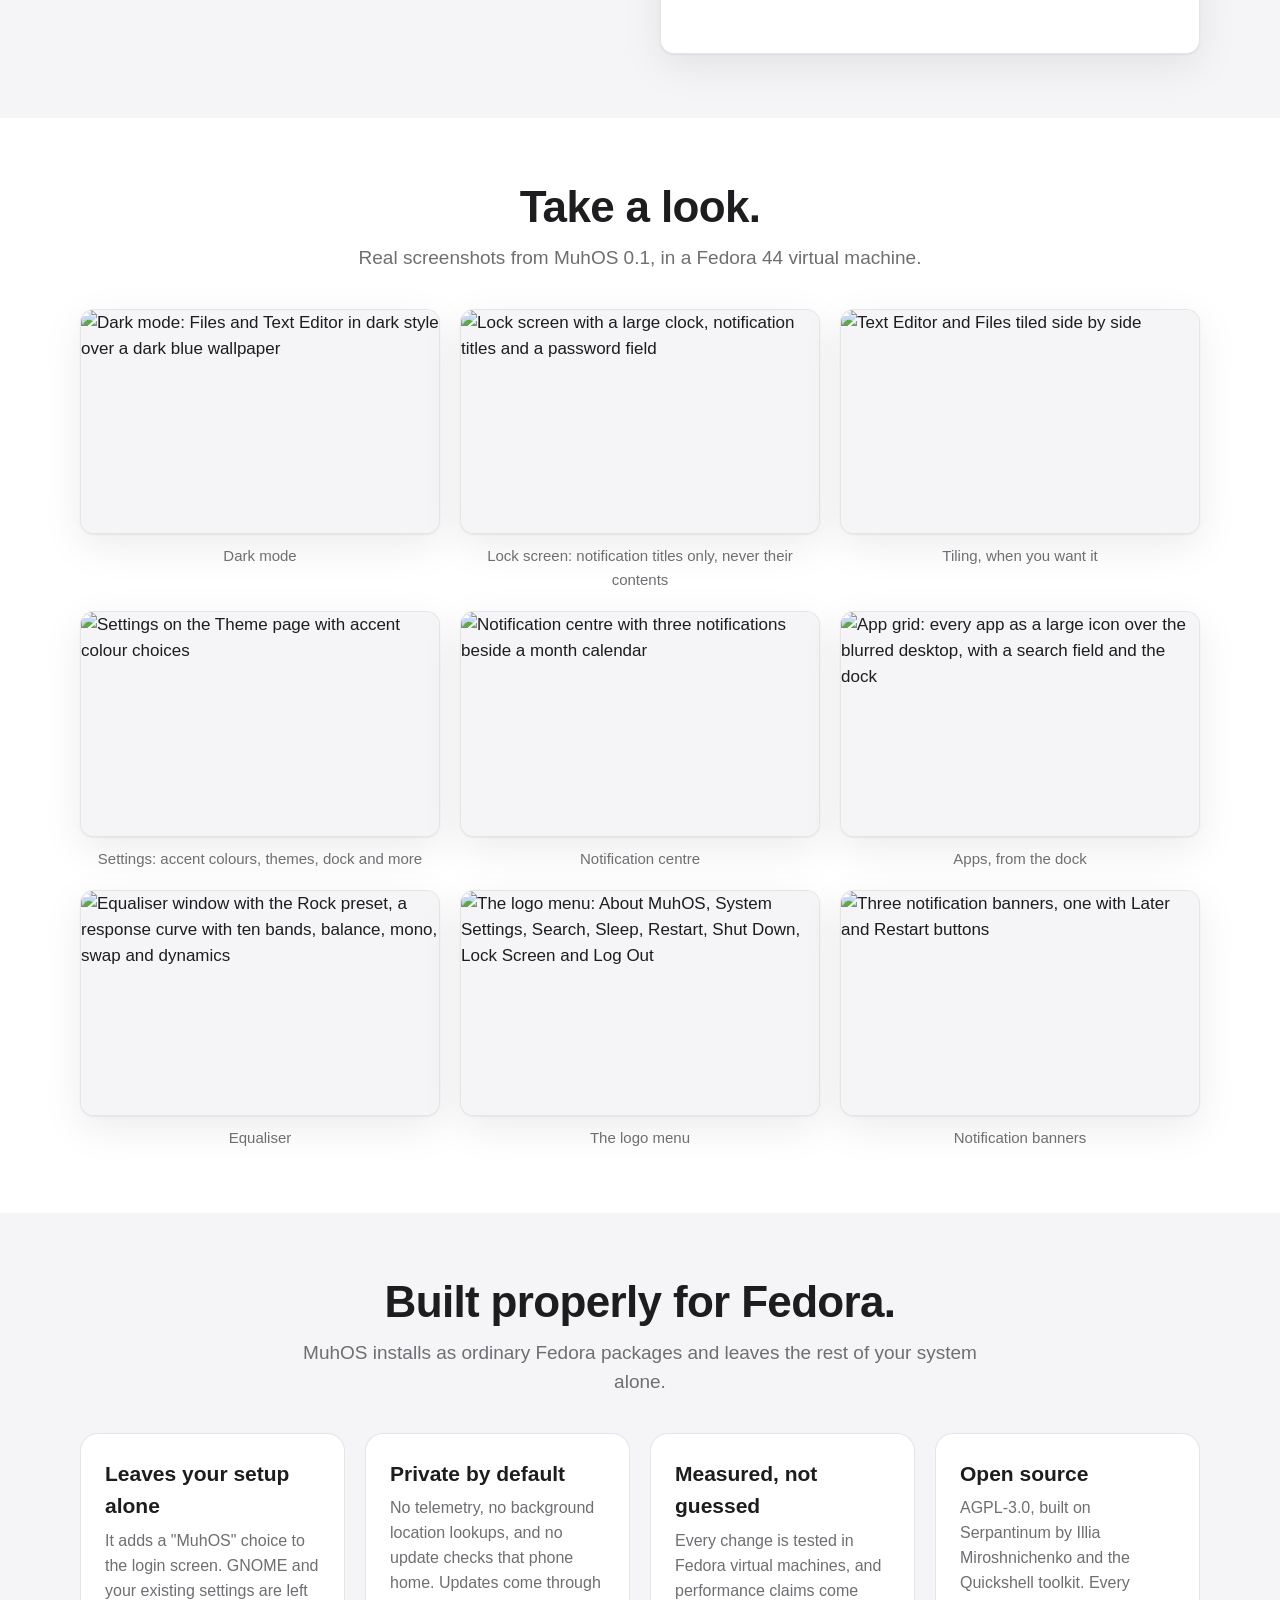
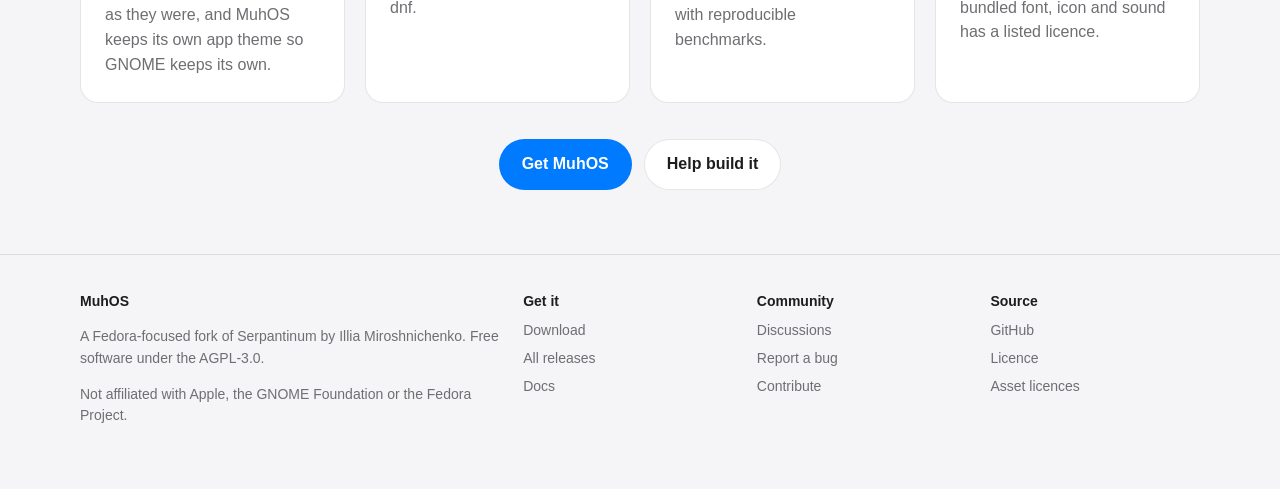
==== commit 499a04c1: "[fork] Docs: close and zoom buttons, no minimise" ====
--- a/site/index.html
+++ b/site/index.html
@@ -59,7 +59,7 @@
           <div class="card">
             <div class="icon" style="background:#34c759" aria-hidden="true"><svg viewBox="0 0 24 24"><rect x="3" y="7" width="13" height="11" rx="2"/><path d="M8 7V5a2 2 0 0 1 2-2h9a2 2 0 0 1 2 2v8a2 2 0 0 1-2 2h-3"/></svg></div>
             <h3>Floating windows</h3>
-            <p>Windows open centred and overlap, with close, minimise and zoom on the left. <kbd>Super</kbd>+<kbd>T</kbd> tiles one when you want it.</p>
+            <p>Windows open centred and overlap, with close and zoom buttons on the left. <kbd>Super</kbd>+<kbd>T</kbd> tiles one when you want it.</p>
           </div>
           <div class="card">
             <div class="icon" style="background:#ff9500" aria-hidden="true"><svg viewBox="0 0 24 24"><circle cx="10.5" cy="10.5" r="6.5"/><path d="M15.5 15.5L21 21"/></svg></div>
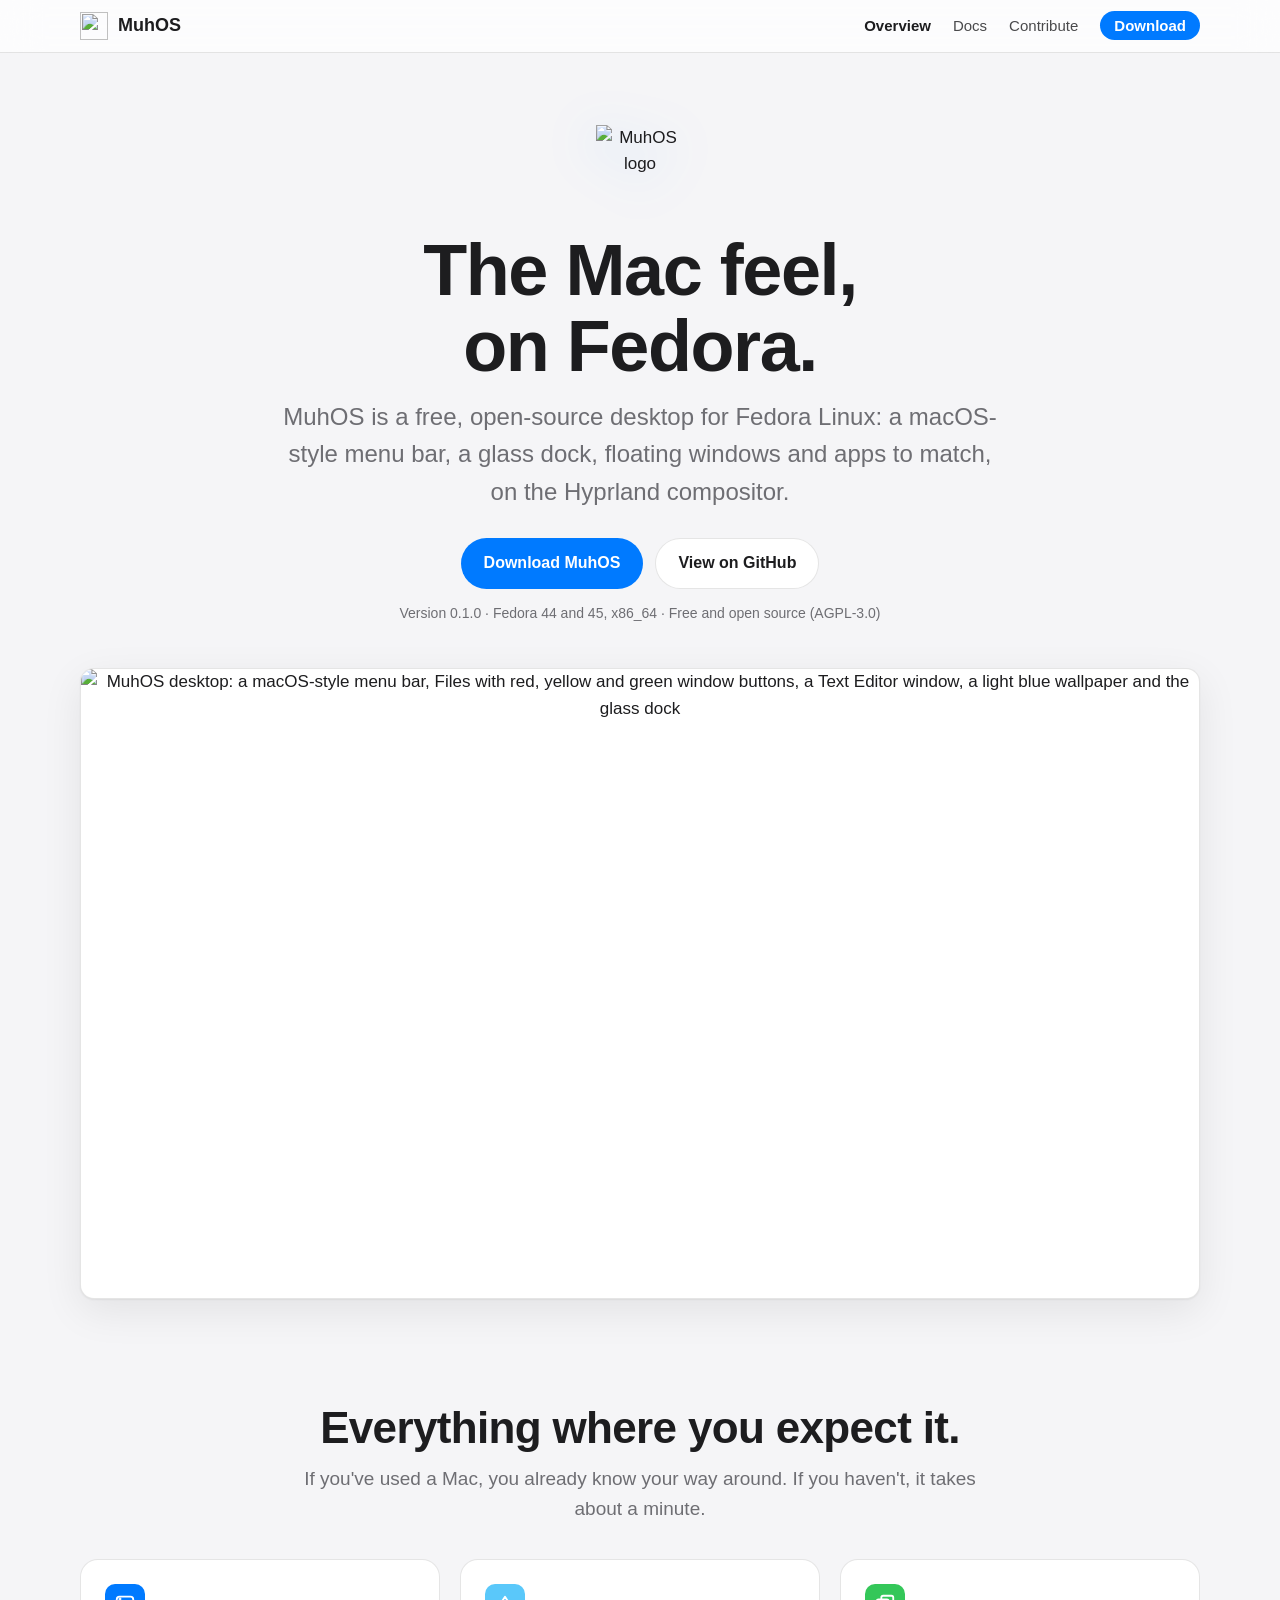
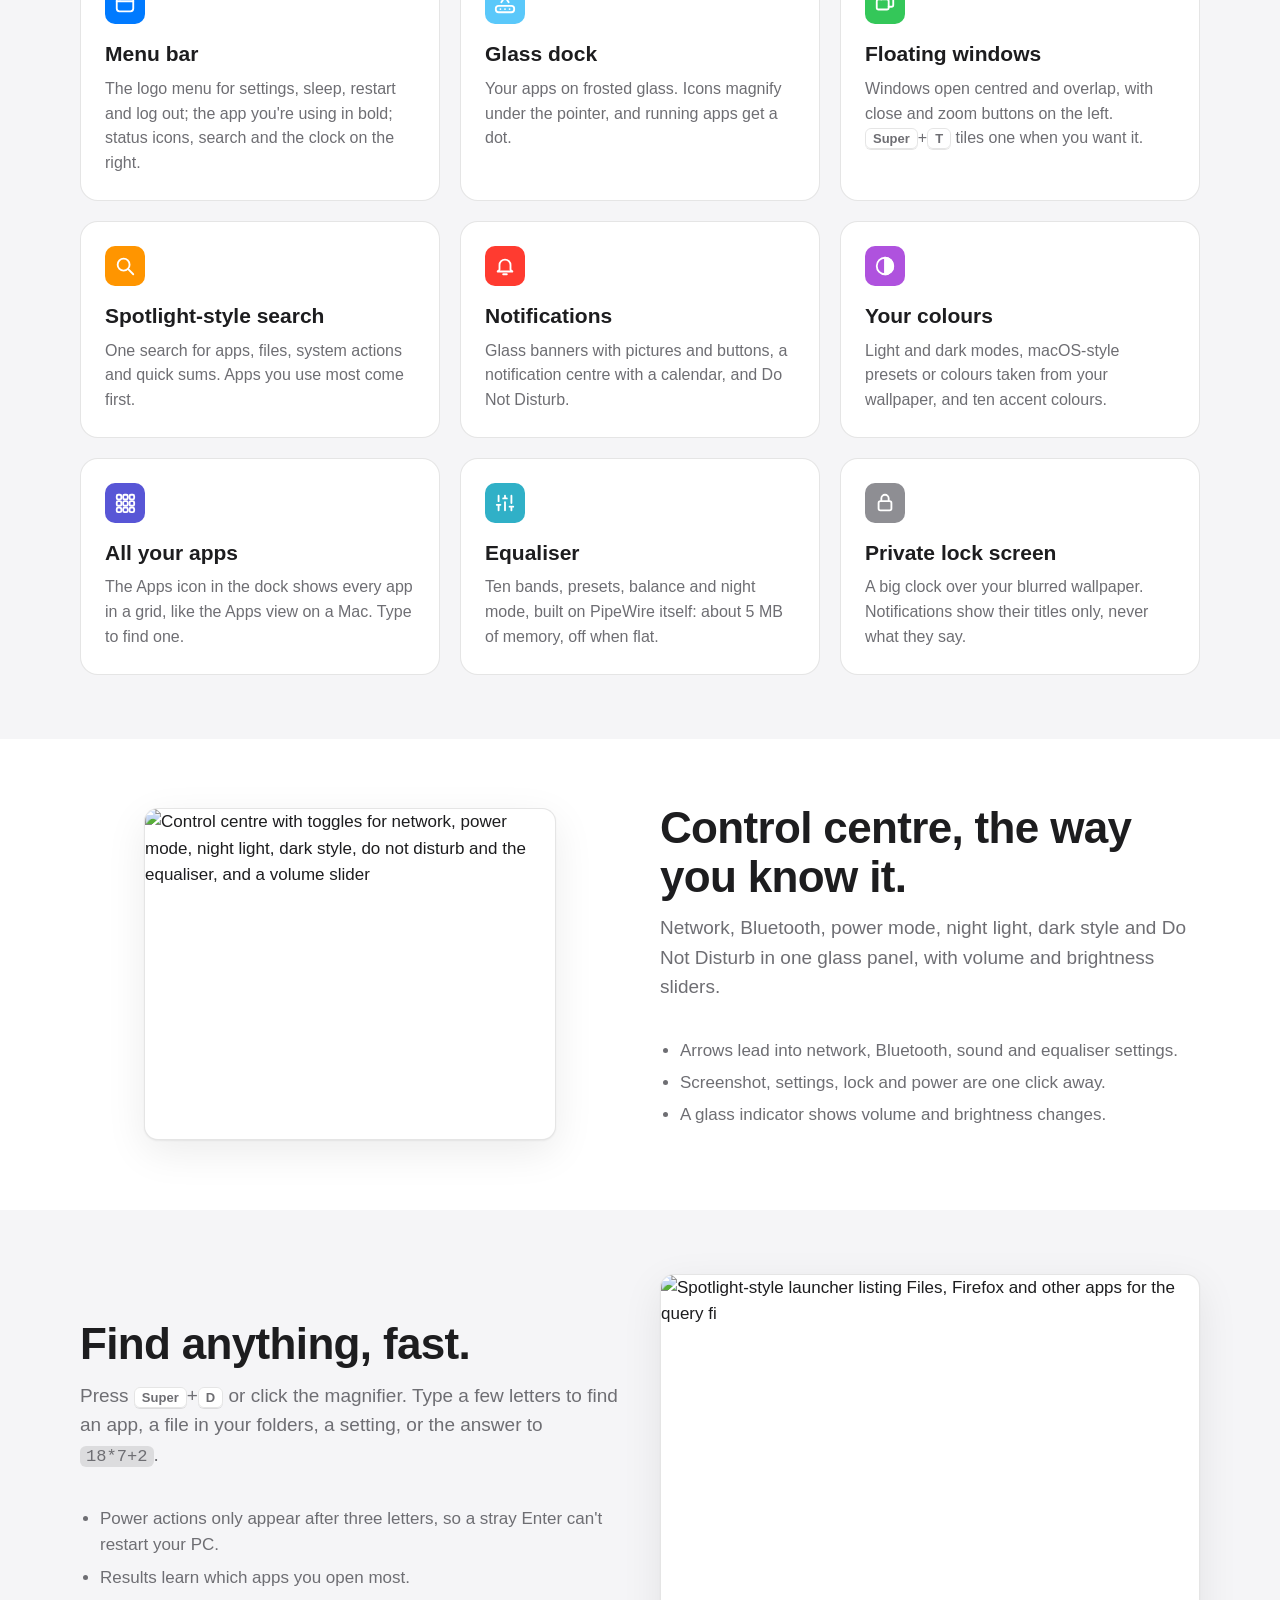
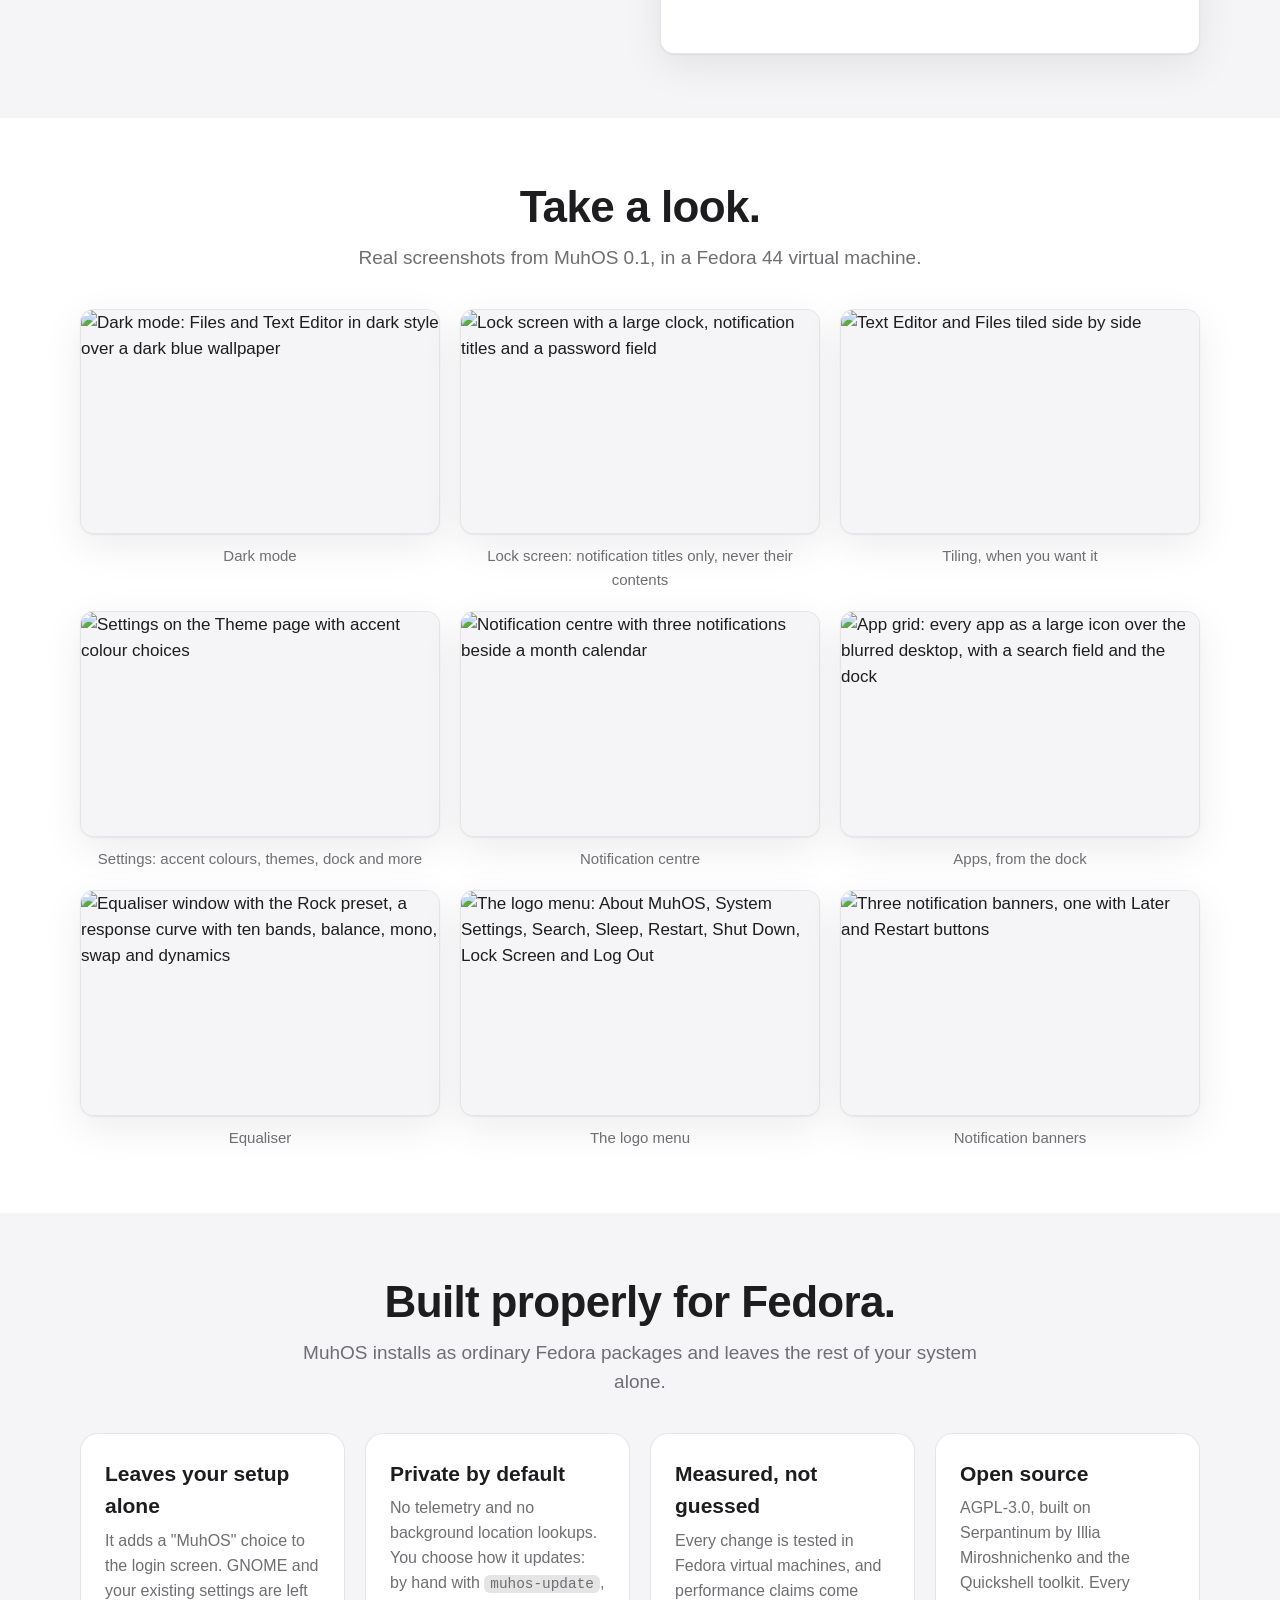
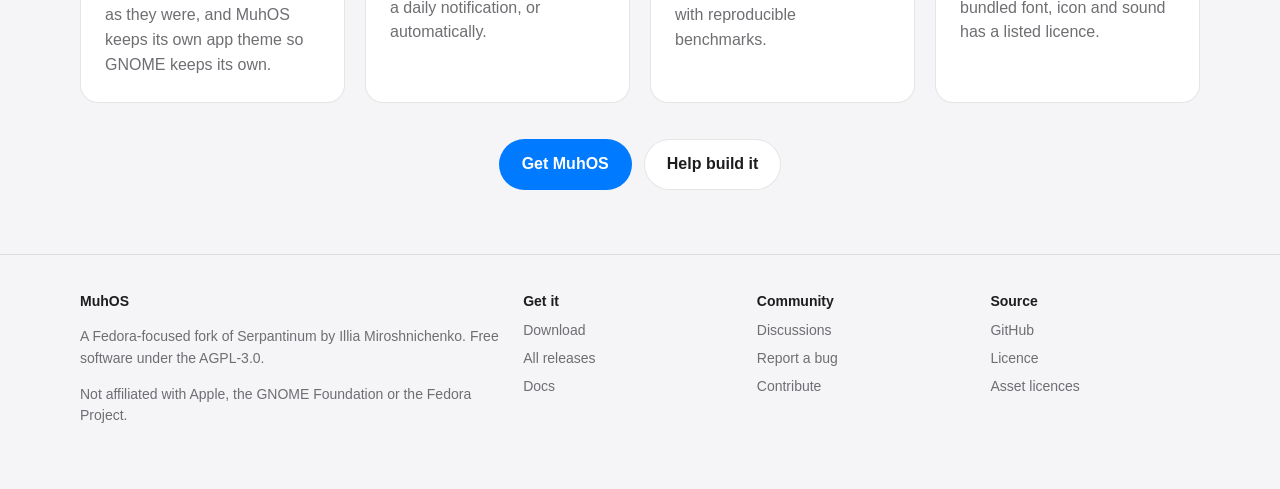
==== commit 8e96030c: "[brand] Website and README: MuhOS 0.1.0 is the first release Drop the pre-release notices; describe " ====
--- a/site/index.html
+++ b/site/index.html
@@ -33,7 +33,7 @@
         <a class="btn primary" href="download.html">Download MuhOS</a>
         <a class="btn secondary" href="https://github.com/Alex-Muhscience/MuhOS">View on GitHub</a>
       </div>
-      <p class="note">Pre-release · Fedora 44 and 45, x86_64 · AGPL-3.0</p>
+      <p class="note">Version 0.1.0 · Fedora 44 and 45, x86_64 · Free and open source (AGPL-3.0)</p>
       <div class="shot">
         <img src="screenshots/desktop-light.webp" width="1920" height="1080" alt="MuhOS desktop: a macOS-style menu bar, Files with red, yellow and green window buttons, a Text Editor window, a light blue wallpaper and the glass dock">
       </div>
@@ -184,7 +184,7 @@
           </div>
           <div class="card">
             <h3>Private by default</h3>
-            <p>No telemetry, no background location lookups, and no update checks that phone home. Updates come through dnf.</p>
+            <p>No telemetry and no background location lookups. You choose how it updates: by hand with <code>muhos-update</code>, a daily notification, or automatically.</p>
           </div>
           <div class="card">
             <h3>Measured, not guessed</h3>
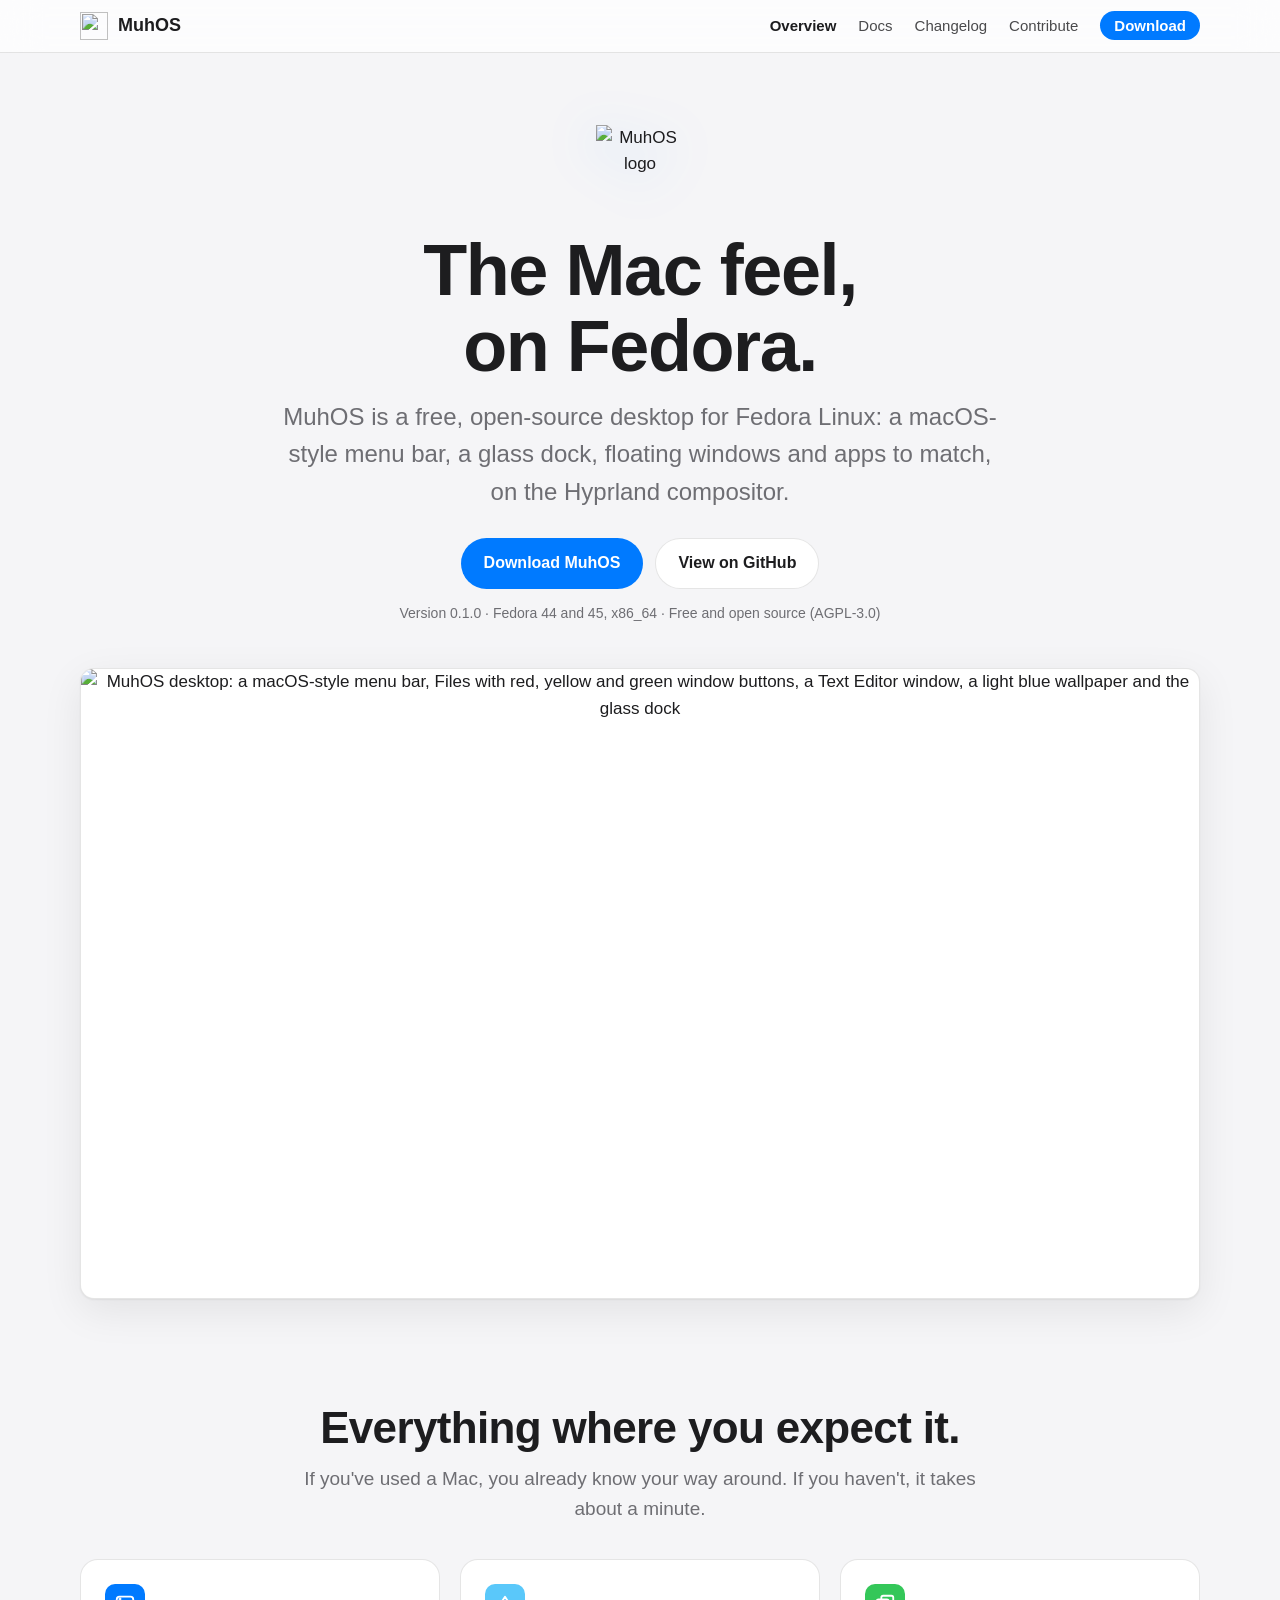
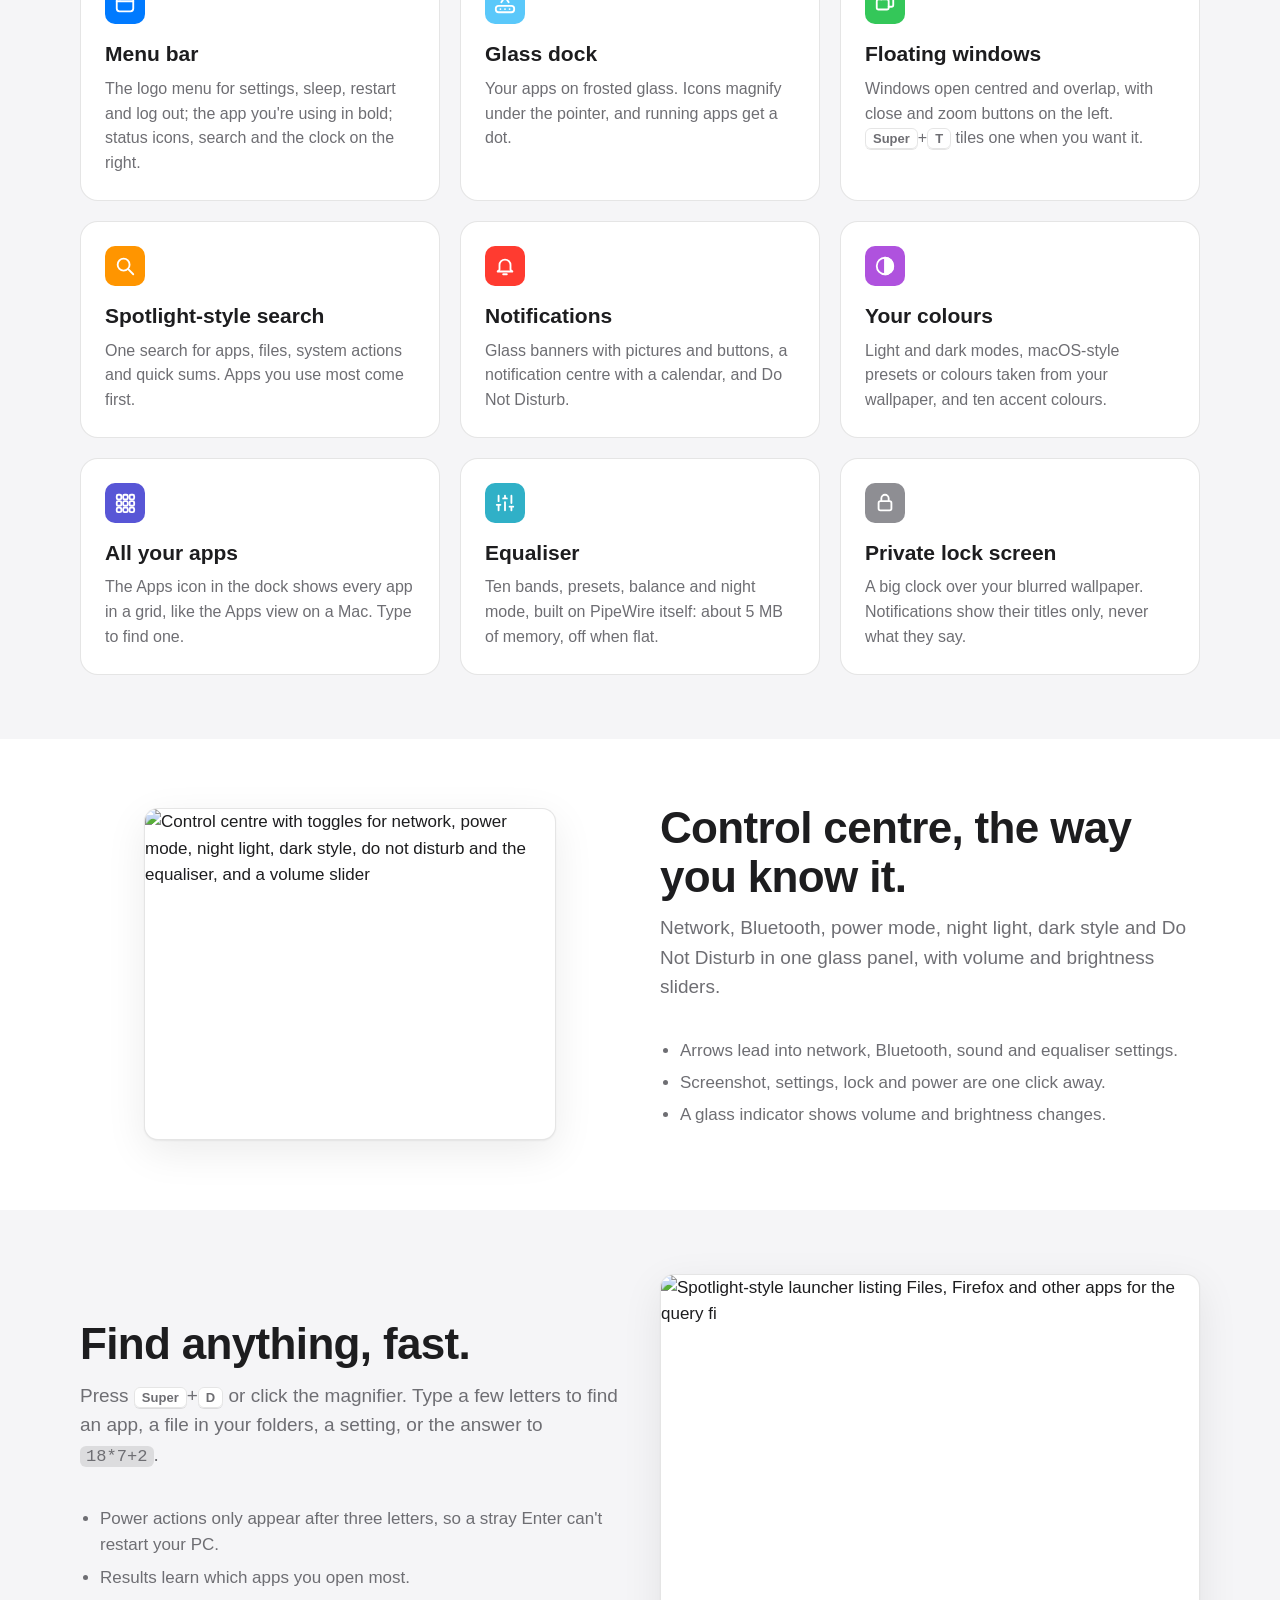
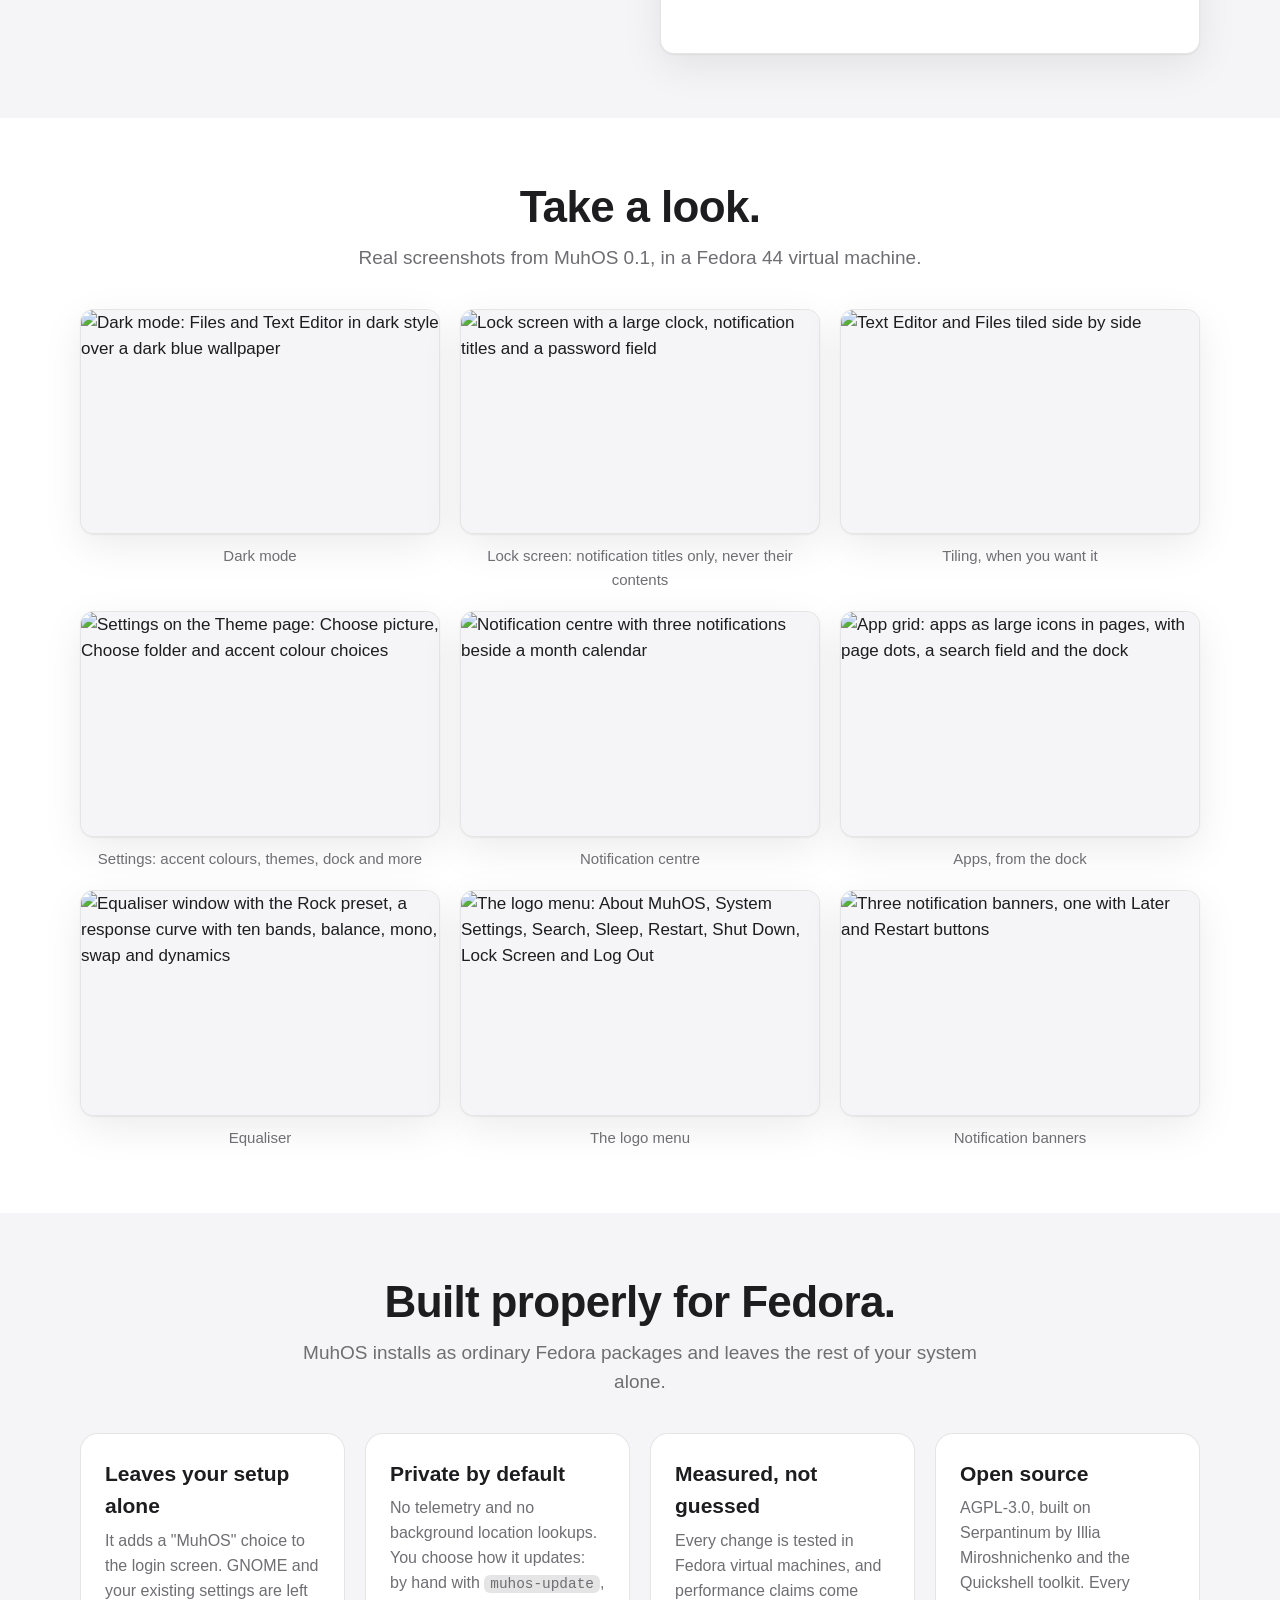
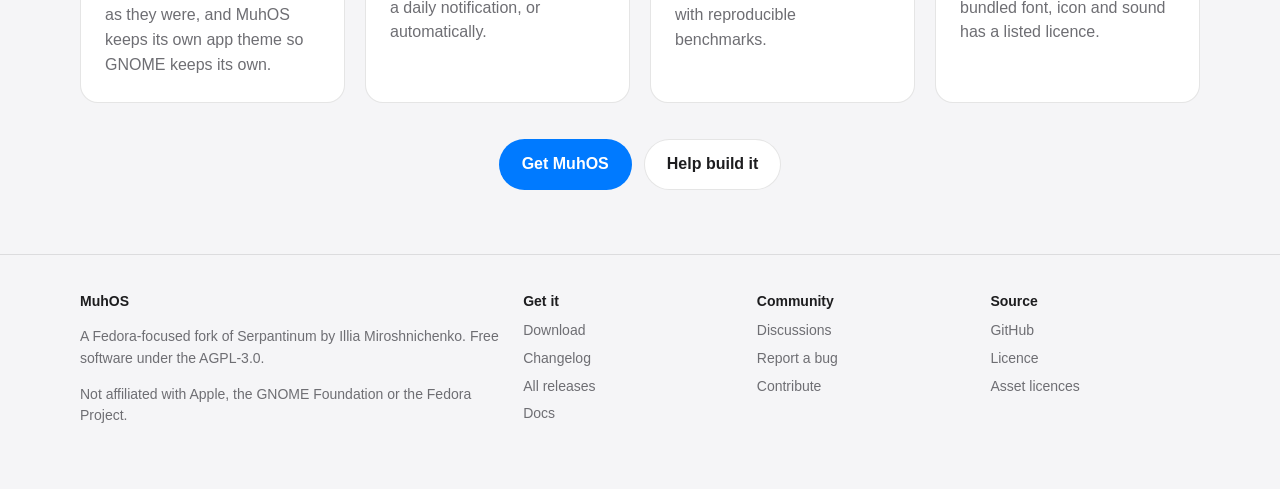
==== commit 69c1b89f: "[brand] Screenshots: current music window, app grid pages, Settings Retaken on MuhOS 0.1.0 in the Fe" ====
--- a/site/index.html
+++ b/site/index.html
@@ -18,6 +18,7 @@
       <ul>
         <li><a href="./" aria-current="page" class="hide-small">Overview</a></li>
         <li><a href="docs.html">Docs</a></li>
+        <li><a href="changelog.html" class="hide-small">Changelog</a></li>
         <li><a href="contribute.html">Contribute</a></li>
         <li><a class="cta" href="download.html">Download</a></li>
       </ul>
@@ -144,7 +145,7 @@
             <figcaption>Tiling, when you want it</figcaption>
           </figure>
           <figure>
-            <div class="shot"><img src="screenshots/settings.webp" width="1200" height="750" alt="Settings on the Theme page with accent colour choices" loading="lazy"></div>
+            <div class="shot"><img src="screenshots/settings.webp" width="1200" height="750" alt="Settings on the Theme page: Choose picture, Choose folder and accent colour choices" loading="lazy"></div>
             <figcaption>Settings: accent colours, themes, dock and more</figcaption>
           </figure>
           <figure>
@@ -152,7 +153,7 @@
             <figcaption>Notification centre</figcaption>
           </figure>
           <figure>
-            <div class="shot"><img src="screenshots/app-grid.webp" width="1920" height="1080" alt="App grid: every app as a large icon over the blurred desktop, with a search field and the dock" loading="lazy"></div>
+            <div class="shot"><img src="screenshots/app-grid.webp" width="1920" height="1080" alt="App grid: apps as large icons in pages, with page dots, a search field and the dock" loading="lazy"></div>
             <figcaption>Apps, from the dock</figcaption>
           </figure>
           <figure>
@@ -214,6 +215,7 @@
         <h4>Get it</h4>
         <ul>
           <li><a href="download.html">Download</a></li>
+          <li><a href="changelog.html">Changelog</a></li>
           <li><a href="https://github.com/Alex-Muhscience/MuhOS/releases">All releases</a></li>
           <li><a href="docs.html">Docs</a></li>
         </ul>
--- a/site/style.css
+++ b/site/style.css
@@ -239,3 +239,16 @@
   .docs nav.toc { position: static; border: 1px solid var(--line); border-radius: 14px; padding: 14px 8px; background: var(--bg-raised); }
   .docs nav.toc ol { grid-template-columns: 1fr 1fr; }
 }
+
+/* Changelog */
+.changelog .entry { padding: 32px 0; border-top: 1px solid var(--line); scroll-margin-top: 72px; }
+.changelog .entry:first-child { border-top: 0; padding-top: 8px; }
+.changelog .entry h2 { font-size: clamp(24px, 3.2vw, 30px); margin: 0 0 4px; }
+.changelog .entry .meta { color: var(--text-dim); font-size: 15px; margin: 0 0 16px; }
+.changelog .entry ul { padding-left: 22px; }
+.changelog .entry li { margin: 4px 0; }
+.changelog .body h2 { font-size: 20px; margin: 24px 0 8px; }
+.changelog .body h3 { font-size: 17px; margin: 20px 0 6px; }
+.changelog .body pre { overflow-x: auto; }
+.changelog .body img { max-width: 100%; height: auto; }
+.changelog .more { margin-top: 24px; }
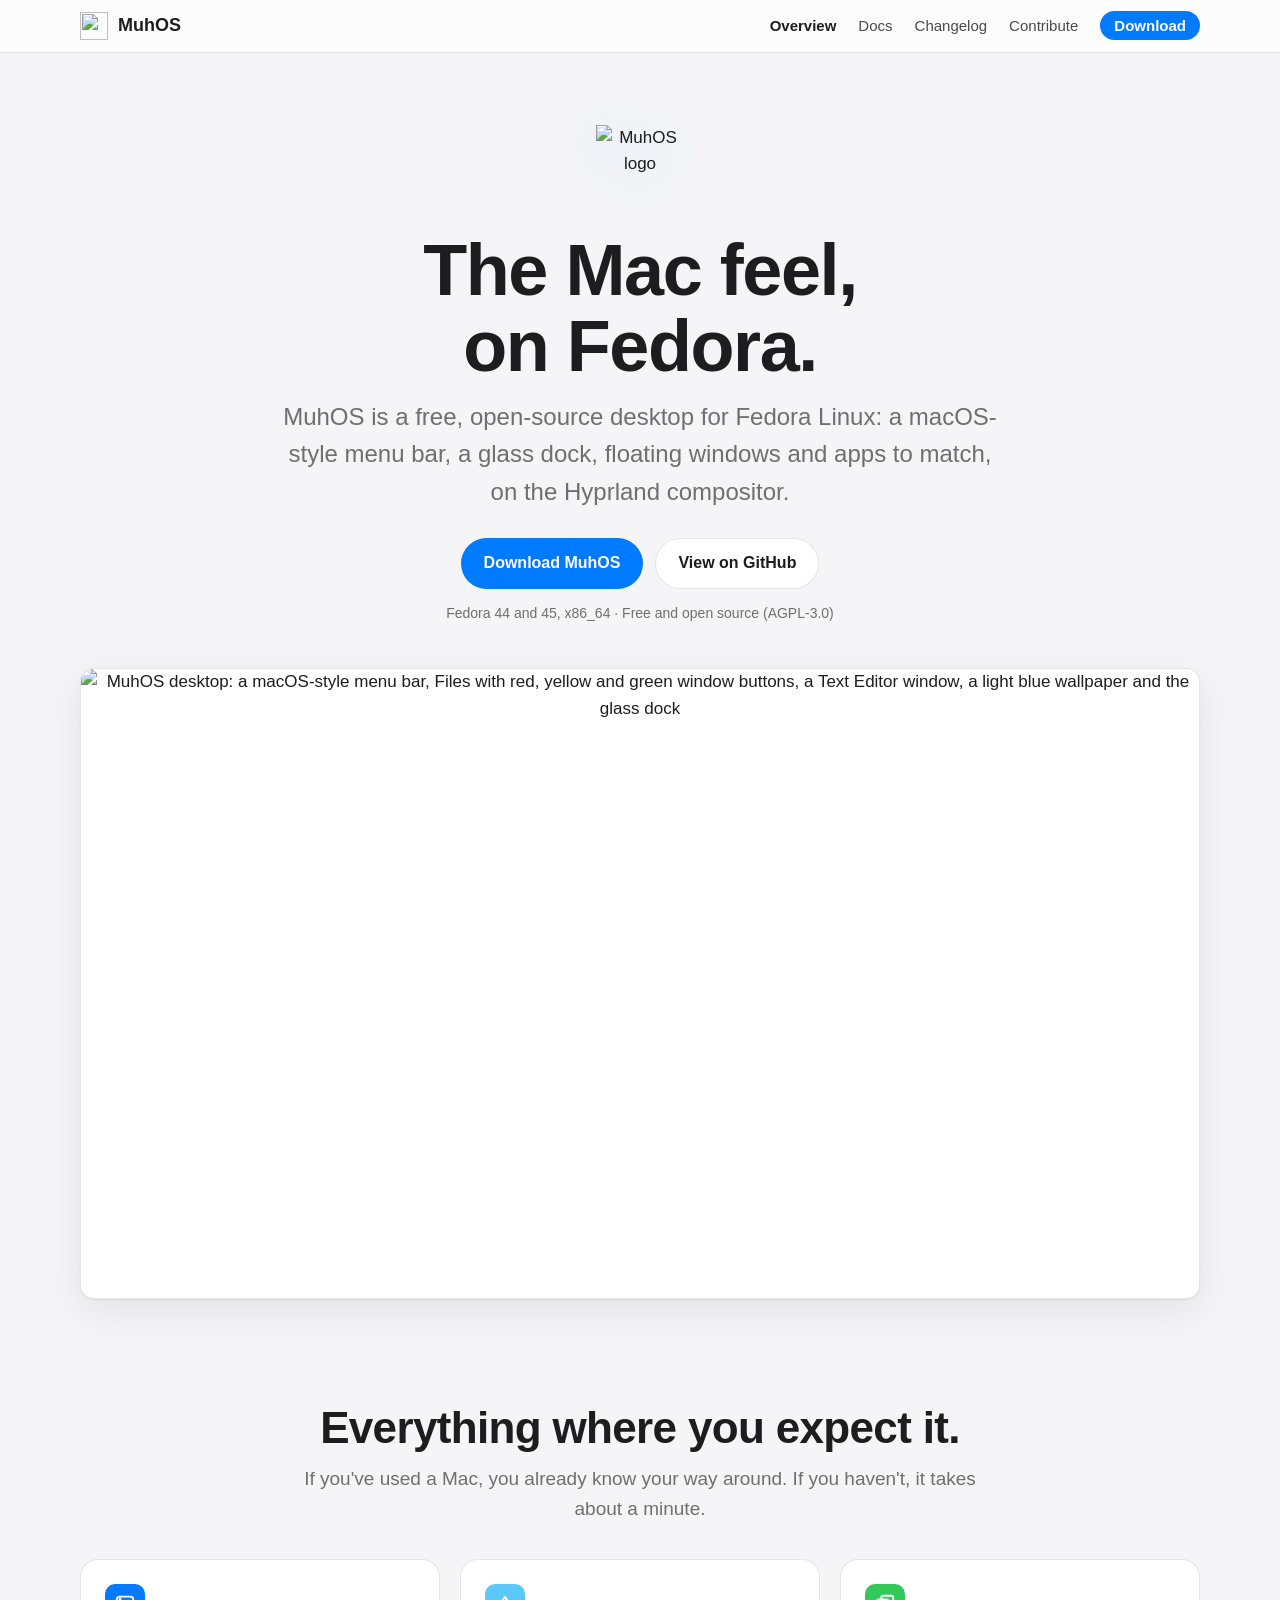
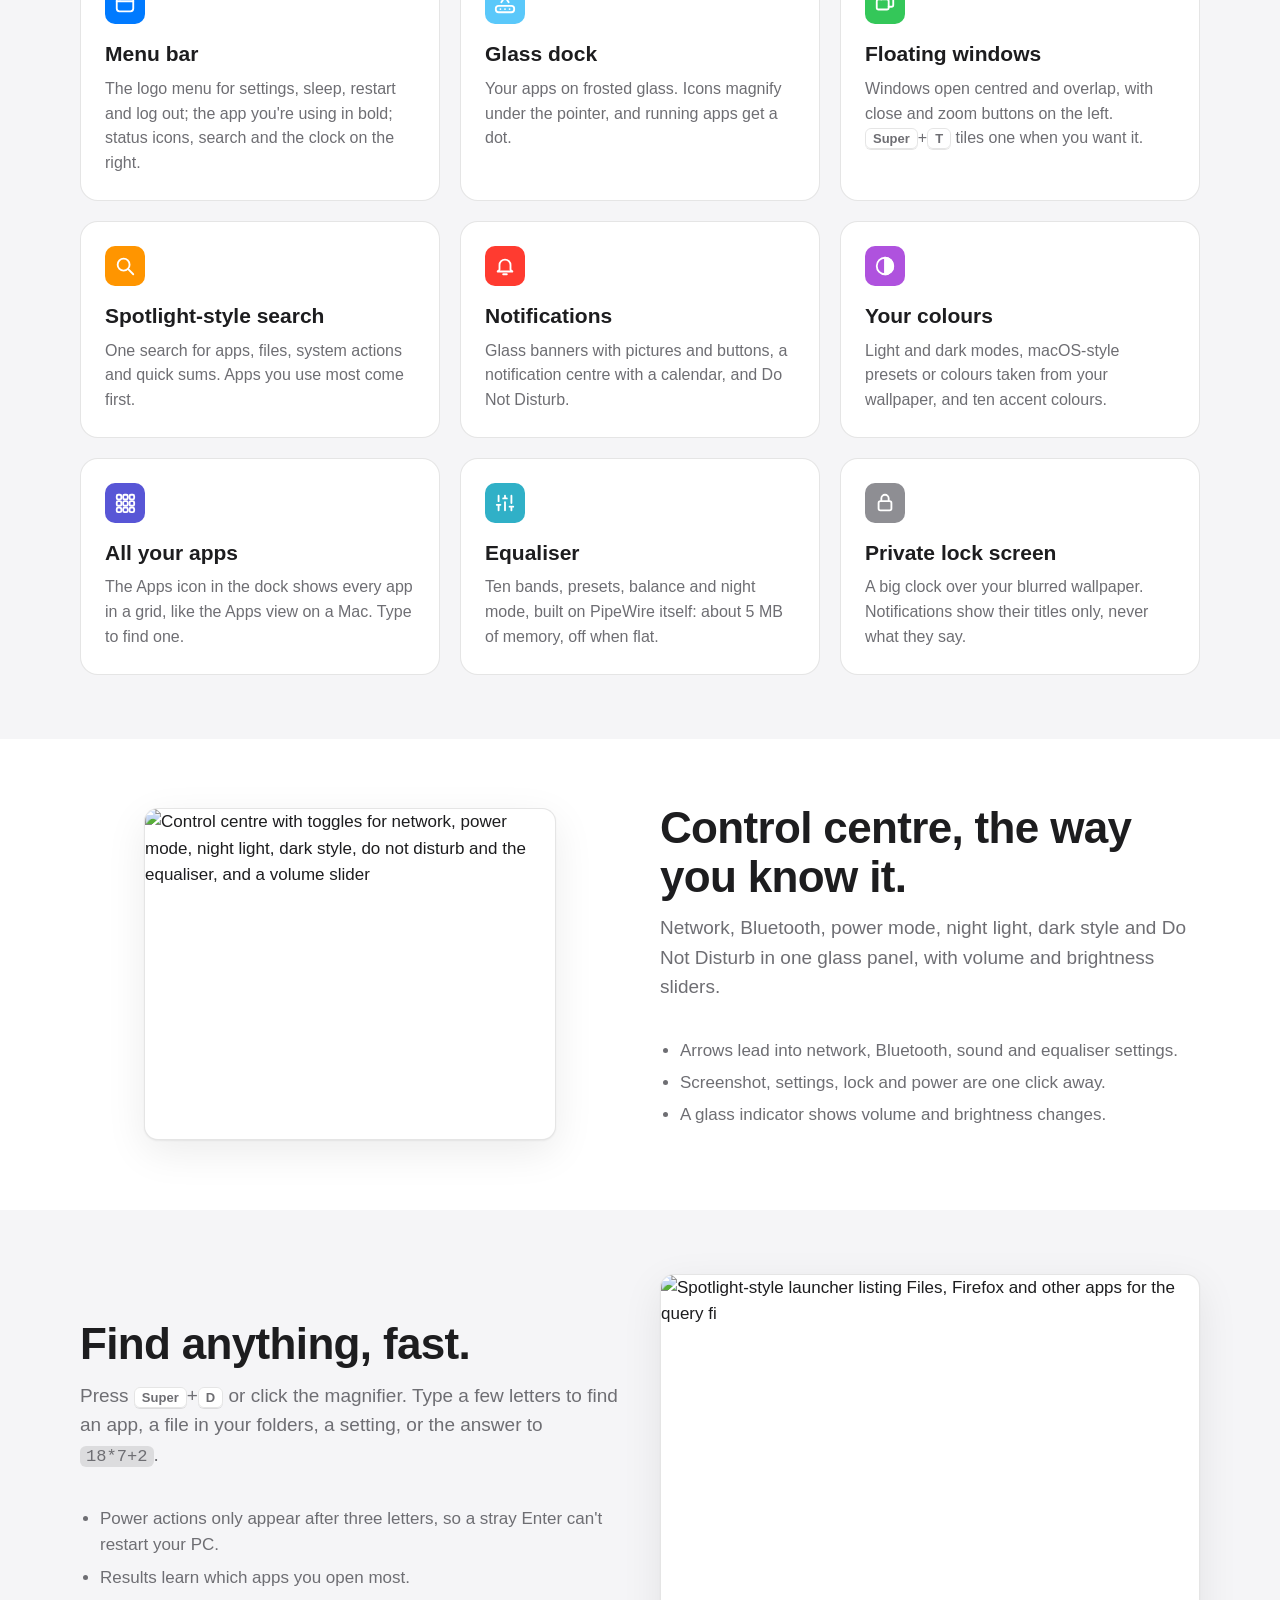
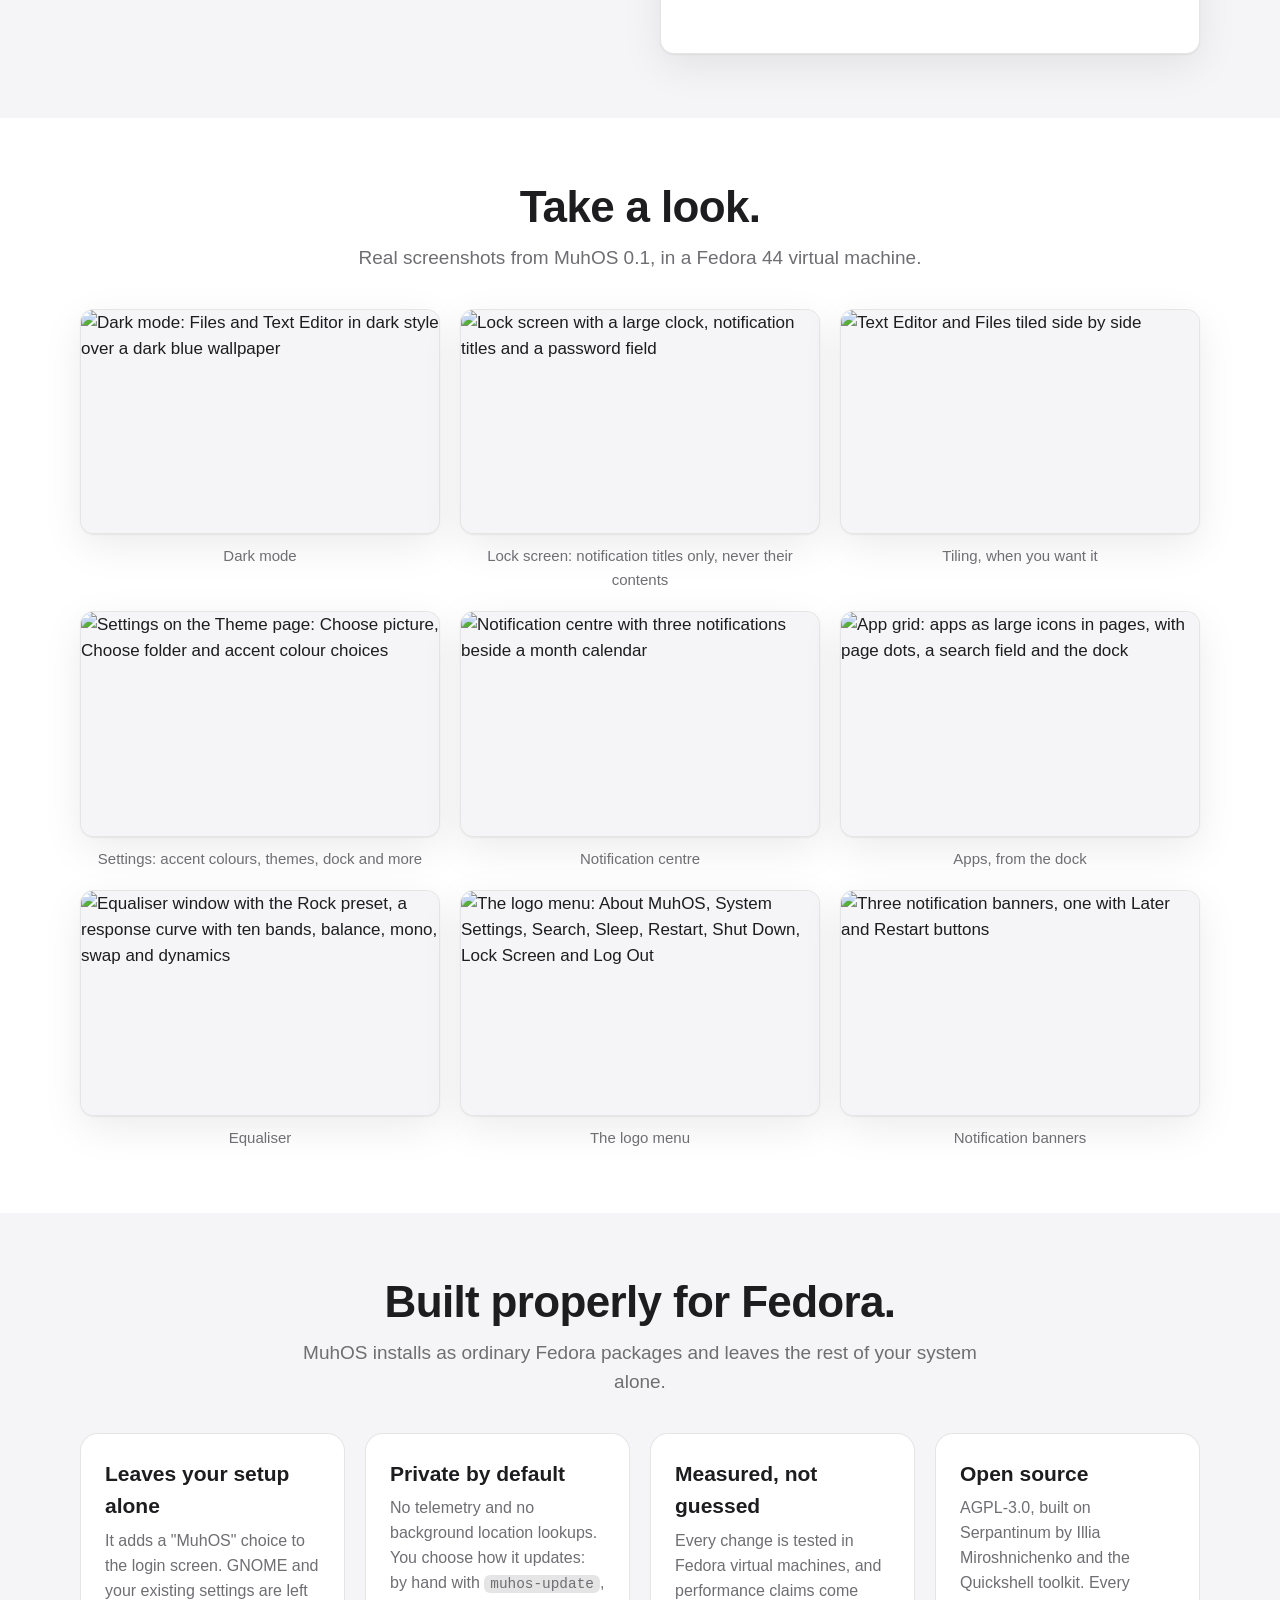
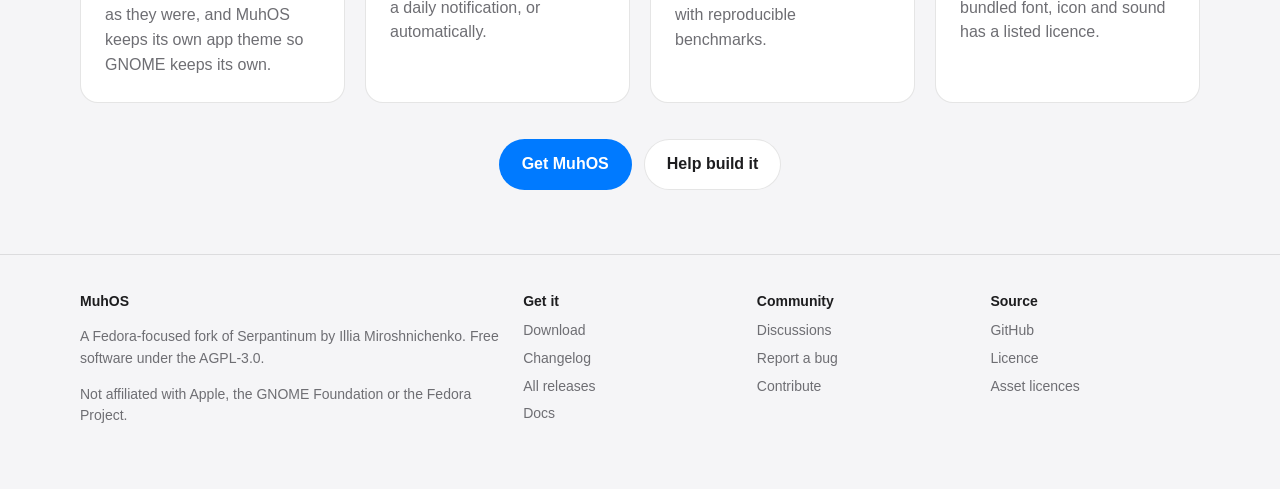
==== commit e261012e: "[brand] Website: no hard-coded version on the home page The download and changelog pages show the cu" ====
--- a/site/index.html
+++ b/site/index.html
@@ -34,7 +34,7 @@
         <a class="btn primary" href="download.html">Download MuhOS</a>
         <a class="btn secondary" href="https://github.com/Alex-Muhscience/MuhOS">View on GitHub</a>
       </div>
-      <p class="note">Version 0.1.0 · Fedora 44 and 45, x86_64 · Free and open source (AGPL-3.0)</p>
+      <p class="note">Fedora 44 and 45, x86_64 · Free and open source (AGPL-3.0)</p>
       <div class="shot">
         <img src="screenshots/desktop-light.webp" width="1920" height="1080" alt="MuhOS desktop: a macOS-style menu bar, Files with red, yellow and green window buttons, a Text Editor window, a light blue wallpaper and the glass dock">
       </div>
